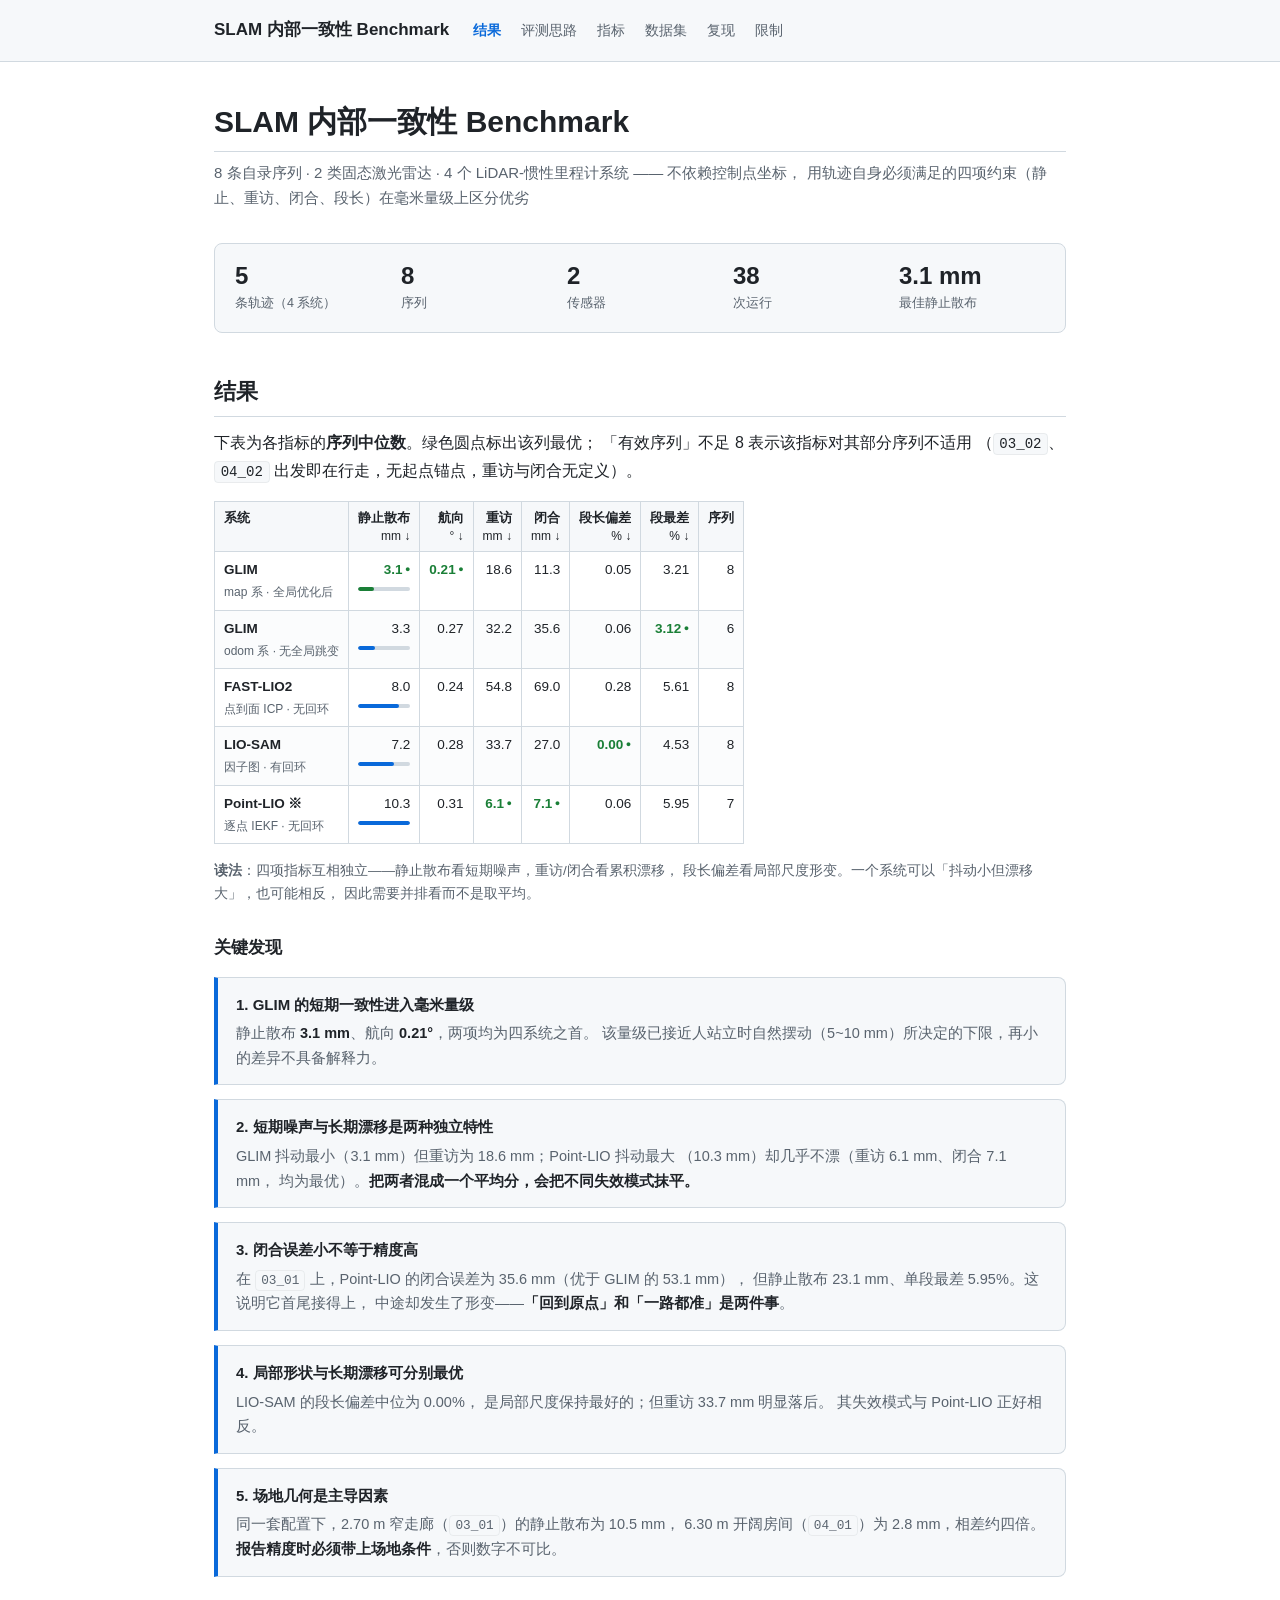
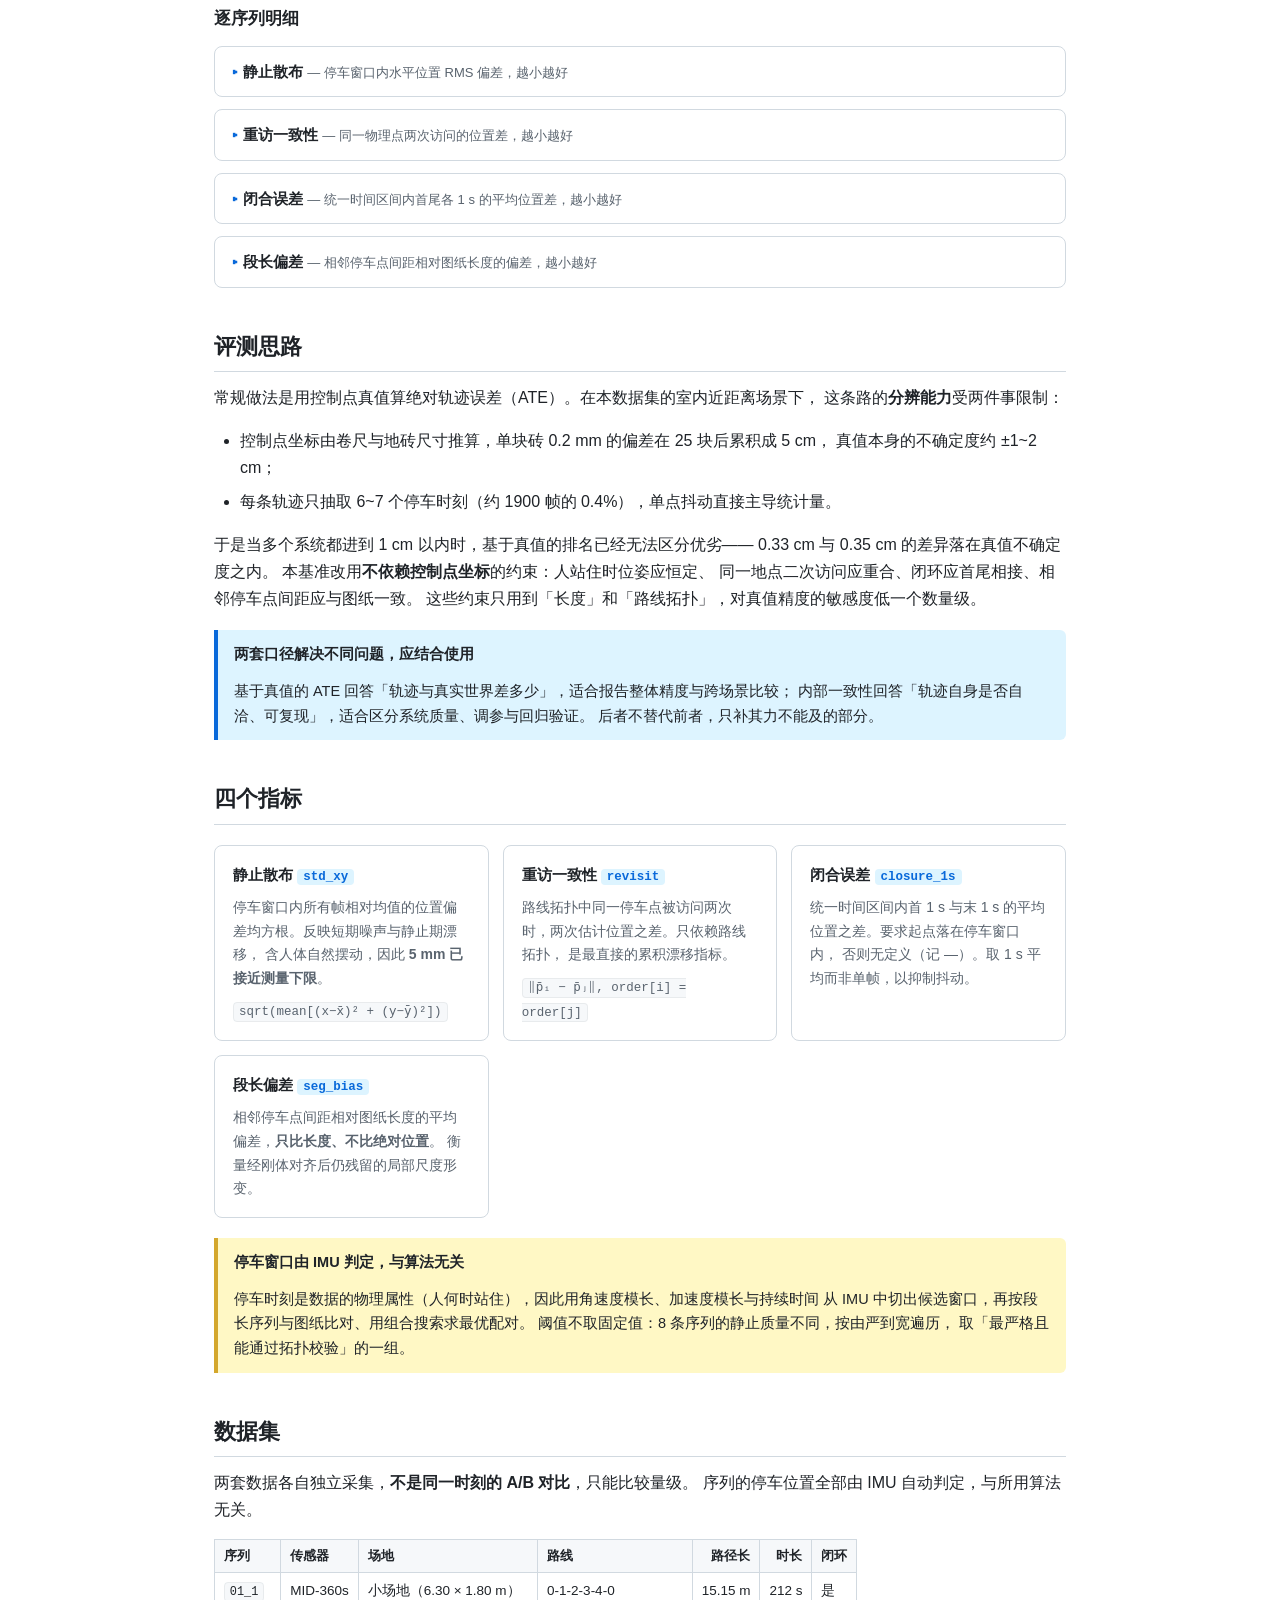
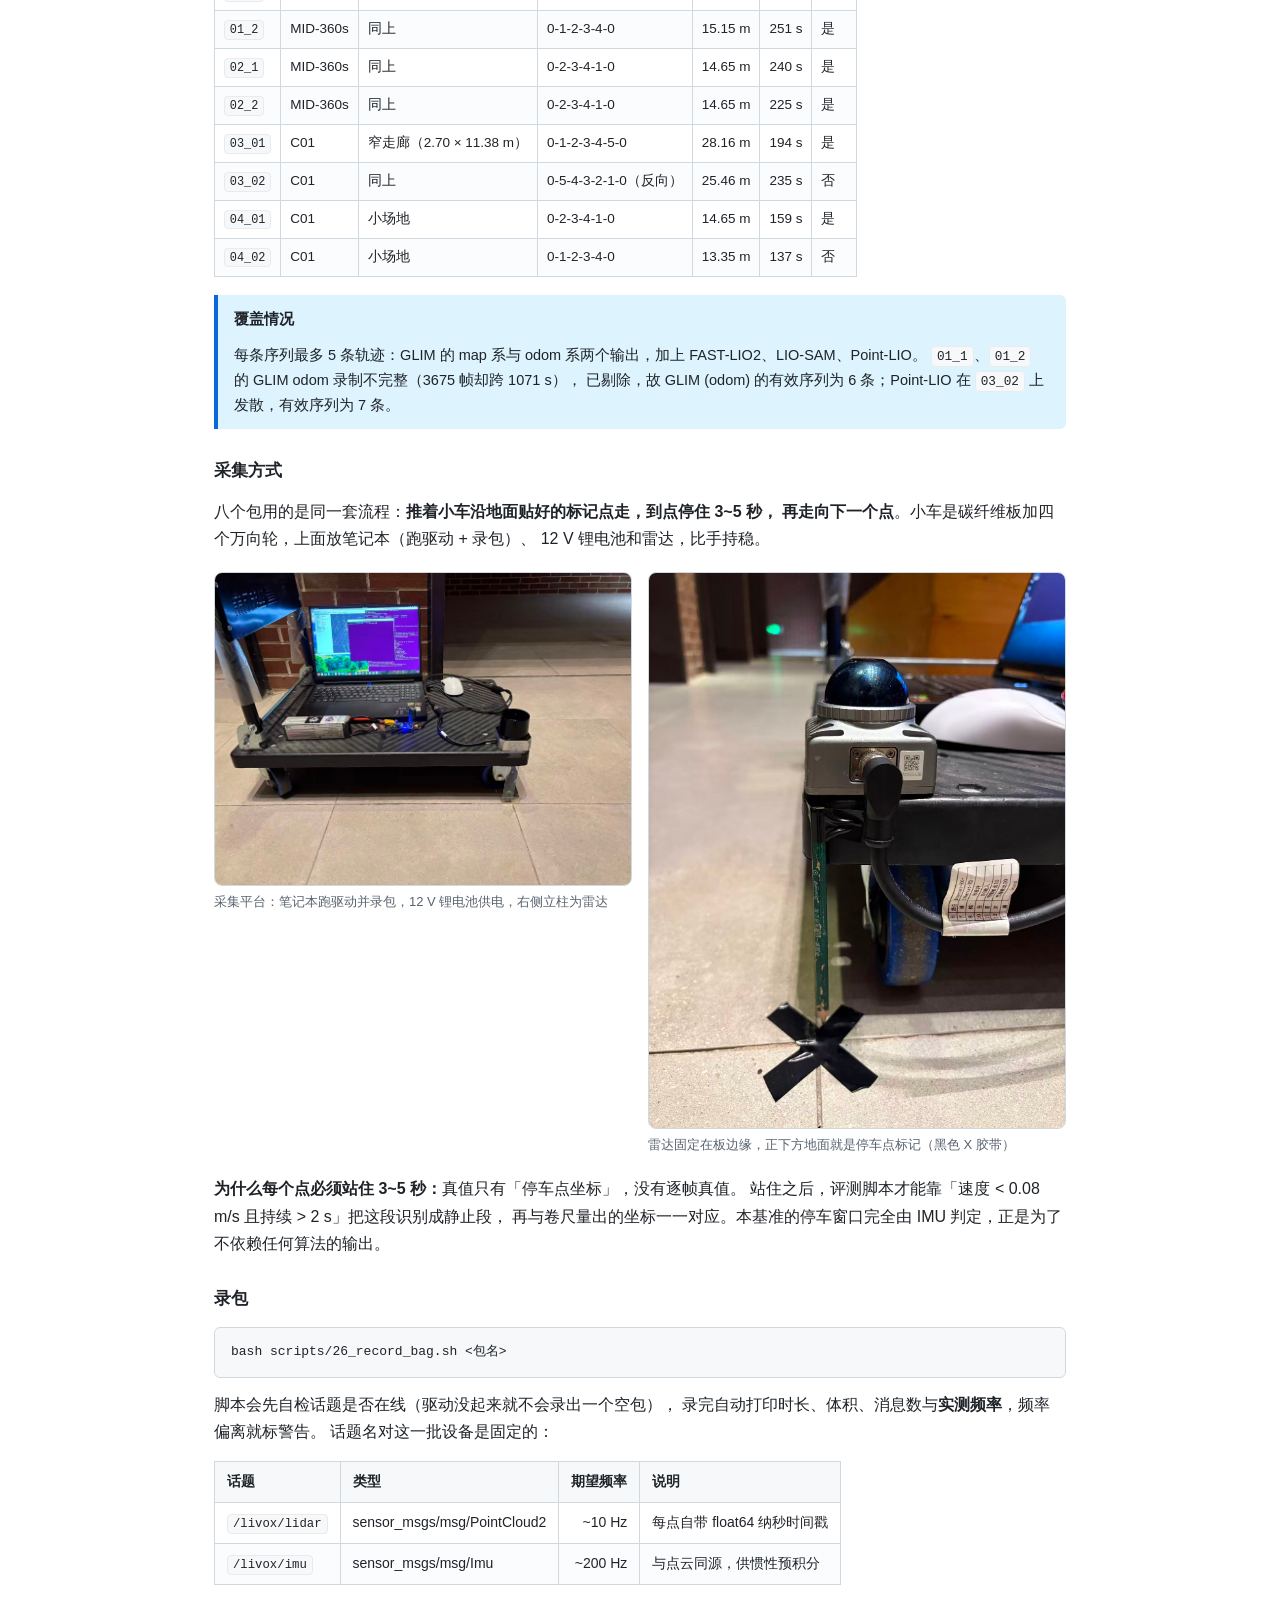
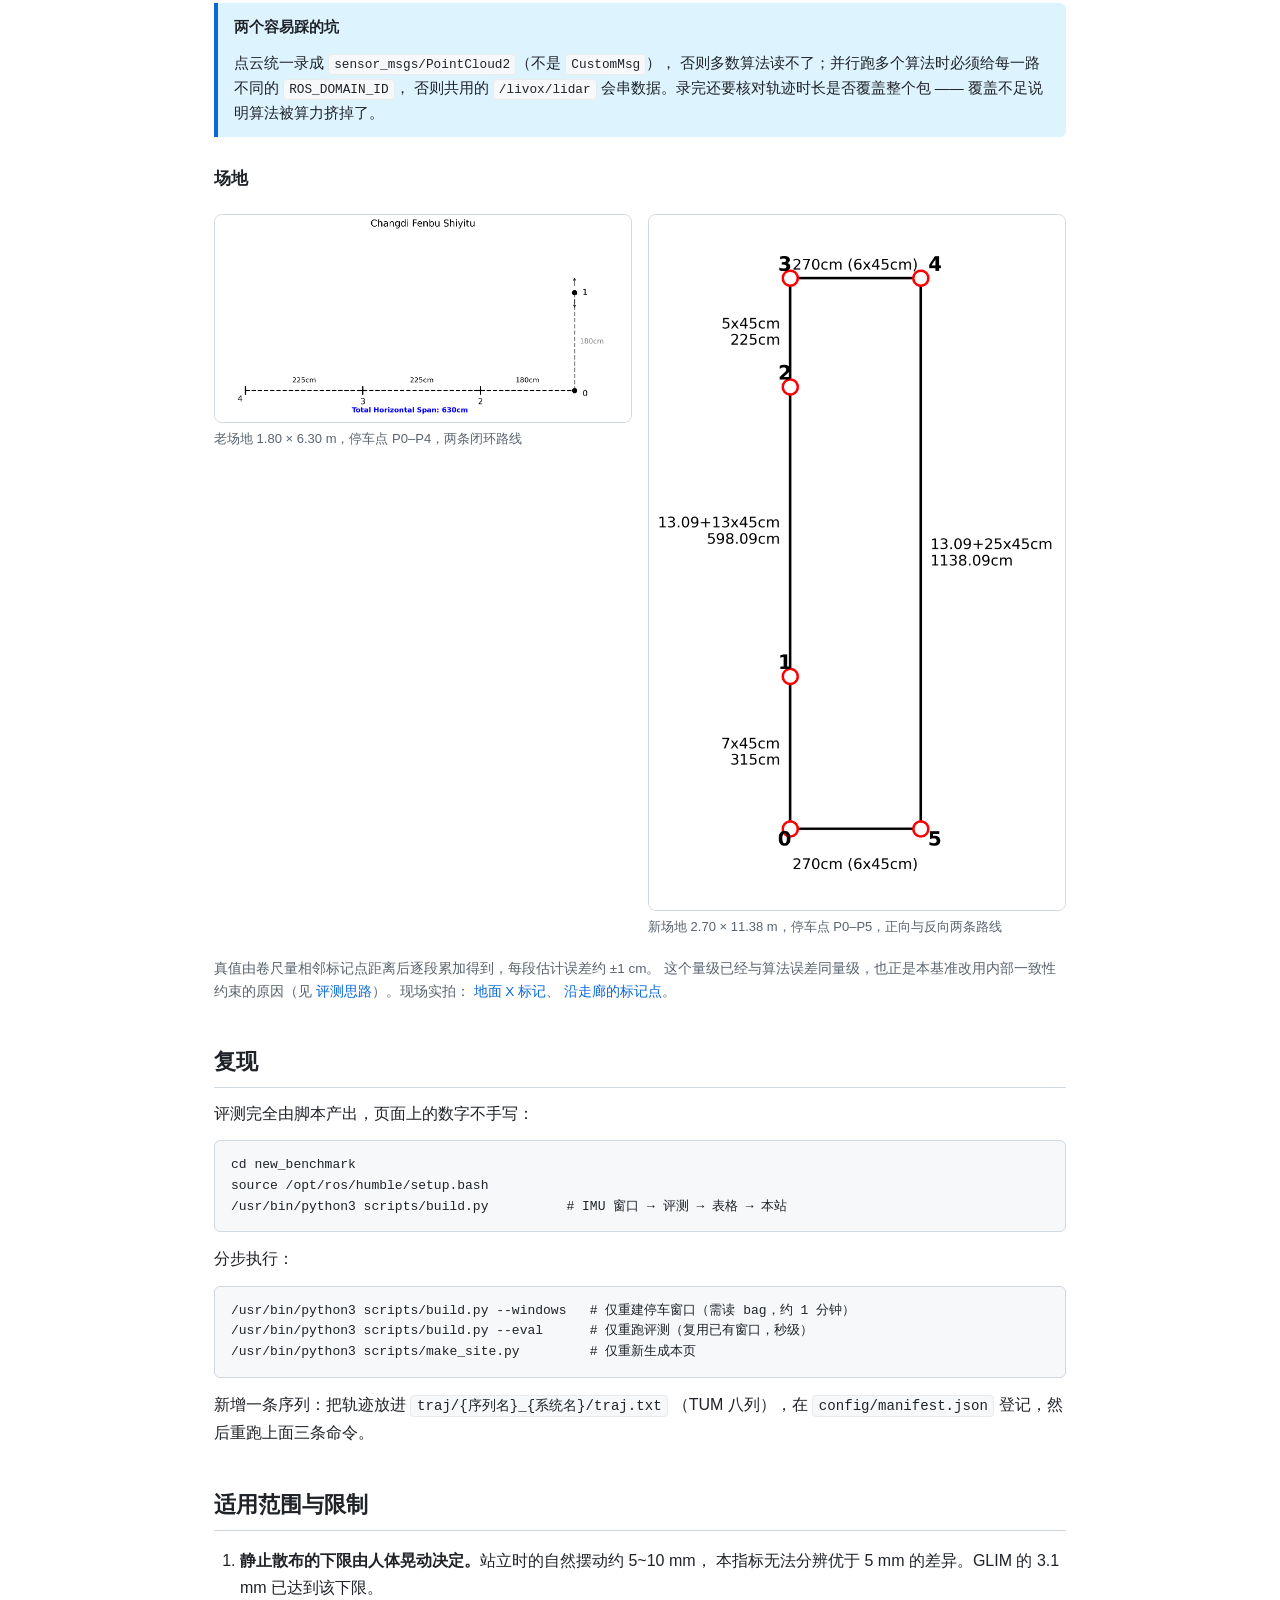
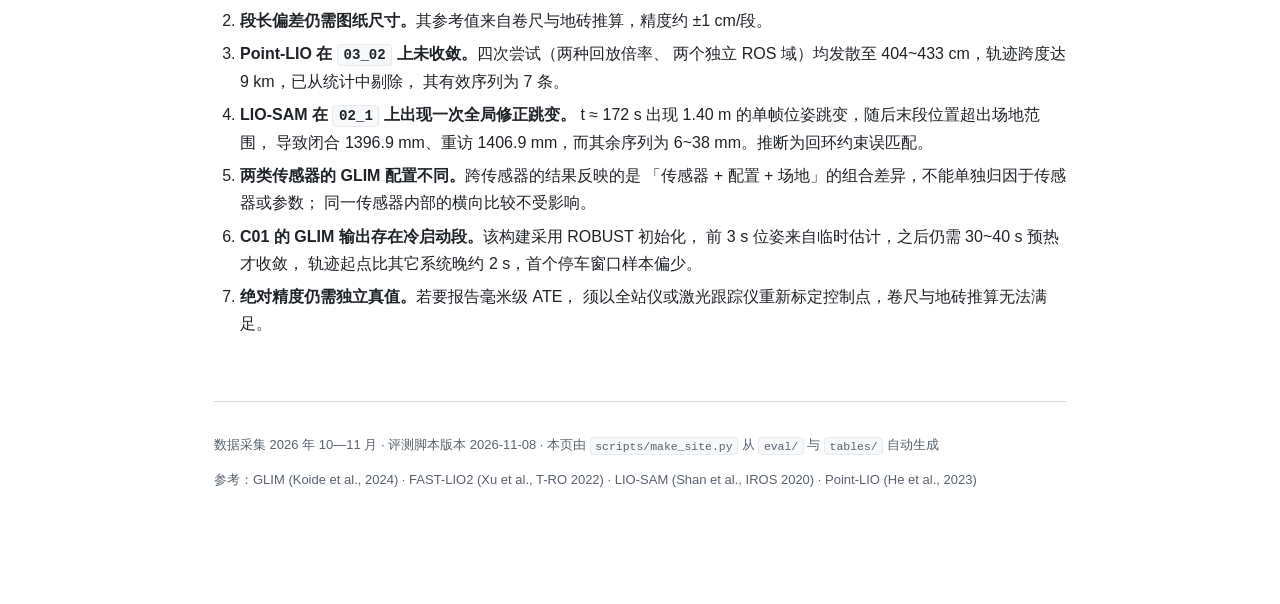
==== site/index.html @ a375142c "新增了网站" ====
<!DOCTYPE html>
<html lang="zh-CN">
<head>
<meta charset="utf-8">
<meta name="viewport" content="width=device-width, initial-scale=1">
<title>SLAM 内部一致性 Benchmark</title>
<meta name="description" content="不依赖控制点坐标，用静止散布、重访一致性、闭合误差、段长偏差四项自洽约束评测 GLIM / FAST-LIO2 / LIO-SAM / Point-LIO">
<link rel="stylesheet" href="assets/site.css">
</head>
<body>

<header class="top">
  <div class="wrap">
    <a class="brand" href="./">SLAM 内部一致性 Benchmark</a>
    <nav>
      <a href="#results" class="active">结果</a>
      <a href="#why">评测思路</a>
      <a href="#metrics">指标</a>
      <a href="#dataset">数据集</a>
      <a href="#repro">复现</a>
      <a href="#limits">限制</a>
    </nav>
  </div>
</header>

<div class="wrap">

<h1>SLAM 内部一致性 Benchmark</h1>
<p class="subtitle">
8 条自录序列 · 2 类固态激光雷达 · 4 个 LiDAR-惯性里程计系统 —— 不依赖控制点坐标，
用轨迹自身必须满足的四项约束（静止、重访、闭合、段长）在毫米量级上区分优劣
</p>

<div class="stats">
  <div><div class="v">5</div><div class="k">条轨迹（4 系统）</div></div>
  <div><div class="v">8</div><div class="k">序列</div></div>
  <div><div class="v">2</div><div class="k">传感器</div></div>
  <div><div class="v">38</div><div class="k">次运行</div></div>
  <div><div class="v">3.1 mm</div><div class="k">最佳静止散布</div></div>
</div>

<h2 id="results">结果</h2>

<p>
下表为各指标的<strong>序列中位数</strong>。绿色圆点标出该列最优；
「有效序列」不足 8 表示该指标对其部分序列不适用
（<code>03_02</code>、<code>04_02</code> 出发即在行走，无起点锚点，重访与闭合无定义）。
</p>

<table class="board">
<thead><tr><th>系统</th>
<th class="num">静止散布<br><span style="font-weight:400;font-size:12px">mm ↓</span></th>
<th class="num">航向<br><span style="font-weight:400;font-size:12px">° ↓</span></th>
<th class="num">重访<br><span style="font-weight:400;font-size:12px">mm ↓</span></th>
<th class="num">闭合<br><span style="font-weight:400;font-size:12px">mm ↓</span></th>
<th class="num">段长偏差<br><span style="font-weight:400;font-size:12px">% ↓</span></th>
<th class="num">段最差<br><span style="font-weight:400;font-size:12px">% ↓</span></th>
<th class="num">序列</th>
</tr></thead><tbody>
<tr><td class="alg">GLIM<small>map 系 · 全局优化后</small></td>
<td class="num"><span class="best">3.1</span><div class="bar bestbar"><i style="width:29.6%"></i></div></td>
<td class="num"><span class="best">0.21</span></td>
<td class="num">18.6</td>
<td class="num">11.3</td>
<td class="num">0.05</td>
<td class="num">3.21</td>
<td class="num">8</td></tr>
<tr><td class="alg">GLIM<small>odom 系 · 无全局跳变</small></td>
<td class="num">3.3<div class="bar"><i style="width:31.9%"></i></div></td>
<td class="num">0.27</td>
<td class="num">32.2</td>
<td class="num">35.6</td>
<td class="num">0.06</td>
<td class="num"><span class="best">3.12</span></td>
<td class="num">6</td></tr>
<tr><td class="alg">FAST-LIO2<small>点到面 ICP · 无回环</small></td>
<td class="num">8.0<div class="bar"><i style="width:77.7%"></i></div></td>
<td class="num">0.24</td>
<td class="num">54.8</td>
<td class="num">69.0</td>
<td class="num">0.28</td>
<td class="num">5.61</td>
<td class="num">8</td></tr>
<tr><td class="alg">LIO-SAM<small>因子图 · 有回环</small></td>
<td class="num">7.2<div class="bar"><i style="width:69.3%"></i></div></td>
<td class="num">0.28</td>
<td class="num">33.7</td>
<td class="num">27.0</td>
<td class="num"><span class="best">0.00</span></td>
<td class="num">4.53</td>
<td class="num">8</td></tr>
<tr><td class="alg">Point-LIO ※<small>逐点 IEKF · 无回环</small></td>
<td class="num">10.3<div class="bar"><i style="width:100.0%"></i></div></td>
<td class="num">0.31</td>
<td class="num"><span class="best">6.1</span></td>
<td class="num"><span class="best">7.1</span></td>
<td class="num">0.06</td>
<td class="num">5.95</td>
<td class="num">7</td></tr>
</tbody></table>

<p style="font-size:13.5px;color:var(--fg-muted)">
<strong>读法</strong>：四项指标互相独立——静止散布看短期噪声，重访/闭合看累积漂移，
段长偏差看局部尺度形变。一个系统可以「抖动小但漂移大」，也可能相反，
因此需要并排看而不是取平均。
</p>

<h3>关键发现</h3>

<div class="takeaway">
  <h4>1. GLIM 的短期一致性进入毫米量级</h4>
  <p>静止散布 <strong>3.1 mm</strong>、航向
  <strong>0.21°</strong>，两项均为四系统之首。
  该量级已接近人站立时自然摆动（5~10 mm）所决定的下限，再小的差异不具备解释力。</p>
</div>

<div class="takeaway">
  <h4>2. 短期噪声与长期漂移是两种独立特性</h4>
  <p>GLIM 抖动最小（3.1 mm）但重访为
  18.6 mm；Point-LIO 抖动最大
  （10.3 mm）却几乎不漂（重访
  6.1 mm、闭合 7.1 mm，
  均为最优）。<strong>把两者混成一个平均分，会把不同失效模式抹平。</strong></p>
</div>

<div class="takeaway">
  <h4>3. 闭合误差小不等于精度高</h4>
  <p>在 <code>03_01</code> 上，Point-LIO 的闭合误差为 35.6 mm（优于 GLIM 的 53.1 mm），
  但静止散布 23.1 mm、单段最差 5.95%。这说明它首尾接得上，
  中途却发生了形变——<strong>「回到原点」和「一路都准」是两件事</strong>。</p>
</div>

<div class="takeaway">
  <h4>4. 局部形状与长期漂移可分别最优</h4>
  <p>LIO-SAM 的段长偏差中位为 0.00%，
  是局部尺度保持最好的；但重访 33.7 mm 明显落后。
  其失效模式与 Point-LIO 正好相反。</p>
</div>

<div class="takeaway">
  <h4>5. 场地几何是主导因素</h4>
  <p>同一套配置下，2.70 m 窄走廊（<code>03_01</code>）的静止散布为 10.5 mm，
  6.30 m 开阔房间（<code>04_01</code>）为 2.8 mm，相差约四倍。
  <strong>报告精度时必须带上场地条件</strong>，否则数字不可比。</p>
</div>

<h3>逐序列明细</h3>

<details>
<summary>静止散布 <small>— 停车窗口内水平位置 RMS 偏差，越小越好</small></summary>
<table class="board">
<thead><tr>
<th class="tight">序列</th>
<th class="tight">传感器</th>
<th class="num">GLIM(odom)</th>
<th class="num">GLIM(map)</th>
<th class="num">FAST-LIO2</th>
<th class="num">LIO-SAM</th>
<th class="num">Point-LIO</th>
</tr></thead><tbody>
<tr>
<td class="tight"><code>01_1</code></td>
<td class="tight">MID-360s</td>
<td class="num"><span class="na">—</span></td>
<td class="num">3.2</td>
<td class="num">6.6</td>
<td class="num">3.7</td>
<td class="num">7.3</td>
</tr>
<tr>
<td class="tight"><code>01_2</code></td>
<td class="tight">MID-360s</td>
<td class="num"><span class="na">—</span></td>
<td class="num">7.6</td>
<td class="num">11.5</td>
<td class="num">8.1</td>
<td class="num">10.3</td>
</tr>
<tr>
<td class="tight"><code>02_1</code></td>
<td class="tight">MID-360s</td>
<td class="num">2.0</td>
<td class="num">1.3</td>
<td class="num">5.3</td>
<td class="num">3.5</td>
<td class="num">6.0</td>
</tr>
<tr>
<td class="tight"><code>02_2</code></td>
<td class="tight">MID-360s</td>
<td class="num">2.1</td>
<td class="num">1.8</td>
<td class="num">6.4</td>
<td class="num">3.1</td>
<td class="num">5.3</td>
</tr>
<tr>
<td class="tight"><code>03_01</code></td>
<td class="tight">C01</td>
<td class="num">5.4</td>
<td class="num">10.5</td>
<td class="num">20.6</td>
<td class="num">12.6</td>
<td class="num">23.1</td>
</tr>
<tr>
<td class="tight"><code>03_02</code></td>
<td class="tight">C01</td>
<td class="num">7.2</td>
<td class="num">5.1</td>
<td class="num">12.8</td>
<td class="num">8.3</td>
<td class="num"><span class="bad">发散</span></td>
</tr>
<tr>
<td class="tight"><code>04_01</code></td>
<td class="tight">C01</td>
<td class="num">3.4</td>
<td class="num">2.8</td>
<td class="num">7.6</td>
<td class="num">7.3</td>
<td class="num">16.8</td>
</tr>
<tr>
<td class="tight"><code>04_02</code></td>
<td class="tight">C01</td>
<td class="num">3.2</td>
<td class="num">2.9</td>
<td class="num">8.4</td>
<td class="num">7.0</td>
<td class="num">18.5</td>
</tr>
</tbody></table>
</details>
<details>
<summary>重访一致性 <small>— 同一物理点两次访问的位置差，越小越好</small></summary>
<table class="board">
<thead><tr>
<th class="tight">序列</th>
<th class="tight">传感器</th>
<th class="num">GLIM(odom)</th>
<th class="num">GLIM(map)</th>
<th class="num">FAST-LIO2</th>
<th class="num">LIO-SAM</th>
<th class="num">Point-LIO</th>
</tr></thead><tbody>
<tr>
<td class="tight"><code>01_1</code></td>
<td class="tight">MID-360s</td>
<td class="num"><span class="na">—</span></td>
<td class="num">26.9</td>
<td class="num">52.9</td>
<td class="num">23.9</td>
<td class="num">24.5</td>
</tr>
<tr>
<td class="tight"><code>01_2</code></td>
<td class="tight">MID-360s</td>
<td class="num"><span class="na">—</span></td>
<td class="num">37.4</td>
<td class="num">52.0</td>
<td class="num">38.0</td>
<td class="num">32.4</td>
</tr>
<tr>
<td class="tight"><code>02_1</code></td>
<td class="tight">MID-360s</td>
<td class="num">7.6</td>
<td class="num">10.2</td>
<td class="num">56.8</td>
<td class="num">1406.9</td>
<td class="num">4.6</td>
</tr>
<tr>
<td class="tight"><code>02_2</code></td>
<td class="tight">MID-360s</td>
<td class="num">2.3</td>
<td class="num">5.5</td>
<td class="num">57.4</td>
<td class="num">23.5</td>
<td class="num">4.4</td>
</tr>
<tr>
<td class="tight"><code>03_01</code></td>
<td class="tight">C01</td>
<td class="num">94.2</td>
<td class="num">42.1</td>
<td class="num">74.1</td>
<td class="num">39.5</td>
<td class="num">6.3</td>
</tr>
<tr>
<td class="tight"><code>03_02</code></td>
<td class="tight">C01</td>
<td class="num"><span class="na">—</span></td>
<td class="num"><span class="na">—</span></td>
<td class="num"><span class="na">—</span></td>
<td class="num"><span class="na">—</span></td>
<td class="num"><span class="na">—</span></td>
</tr>
<tr>
<td class="tight"><code>04_01</code></td>
<td class="tight">C01</td>
<td class="num">56.9</td>
<td class="num">8.3</td>
<td class="num">52.6</td>
<td class="num">29.5</td>
<td class="num">6.0</td>
</tr>
<tr>
<td class="tight"><code>04_02</code></td>
<td class="tight">C01</td>
<td class="num"><span class="na">—</span></td>
<td class="num"><span class="na">—</span></td>
<td class="num"><span class="na">—</span></td>
<td class="num"><span class="na">—</span></td>
<td class="num"><span class="na">—</span></td>
</tr>
</tbody></table>
</details>
<details>
<summary>闭合误差 <small>— 统一时间区间内首尾各 1 s 的平均位置差，越小越好</small></summary>
<table class="board">
<thead><tr>
<th class="tight">序列</th>
<th class="tight">传感器</th>
<th class="num">GLIM(odom)</th>
<th class="num">GLIM(map)</th>
<th class="num">FAST-LIO2</th>
<th class="num">LIO-SAM</th>
<th class="num">Point-LIO</th>
</tr></thead><tbody>
<tr>
<td class="tight"><code>01_1</code></td>
<td class="tight">MID-360s</td>
<td class="num"><span class="na">—</span></td>
<td class="num">14.8</td>
<td class="num">72.6</td>
<td class="num">11.9</td>
<td class="num">7.6</td>
</tr>
<tr>
<td class="tight"><code>01_2</code></td>
<td class="tight">MID-360s</td>
<td class="num"><span class="na">—</span></td>
<td class="num">4.3</td>
<td class="num">70.5</td>
<td class="num">3.2</td>
<td class="num">5.2</td>
</tr>
<tr>
<td class="tight"><code>02_1</code></td>
<td class="tight">MID-360s</td>
<td class="num">15.4</td>
<td class="num">13.7</td>
<td class="num">64.9</td>
<td class="num">1396.9</td>
<td class="num">2.0</td>
</tr>
<tr>
<td class="tight"><code>02_2</code></td>
<td class="tight">MID-360s</td>
<td class="num">7.2</td>
<td class="num">8.9</td>
<td class="num">67.4</td>
<td class="num">22.1</td>
<td class="num">6.5</td>
</tr>
<tr>
<td class="tight"><code>03_01</code></td>
<td class="tight">C01</td>
<td class="num">86.8</td>
<td class="num">53.1</td>
<td class="num">84.7</td>
<td class="num">31.8</td>
<td class="num">35.6</td>
</tr>
<tr>
<td class="tight"><code>03_02</code></td>
<td class="tight">C01</td>
<td class="num"><span class="na">—</span></td>
<td class="num"><span class="na">—</span></td>
<td class="num"><span class="na">—</span></td>
<td class="num"><span class="na">—</span></td>
<td class="num"><span class="na">—</span></td>
</tr>
<tr>
<td class="tight"><code>04_01</code></td>
<td class="tight">C01</td>
<td class="num">55.7</td>
<td class="num">8.1</td>
<td class="num">46.0</td>
<td class="num">36.8</td>
<td class="num">22.2</td>
</tr>
<tr>
<td class="tight"><code>04_02</code></td>
<td class="tight">C01</td>
<td class="num"><span class="na">—</span></td>
<td class="num"><span class="na">—</span></td>
<td class="num"><span class="na">—</span></td>
<td class="num"><span class="na">—</span></td>
<td class="num"><span class="na">—</span></td>
</tr>
</tbody></table>
</details>
<details>
<summary>段长偏差 <small>— 相邻停车点间距相对图纸长度的偏差，越小越好</small></summary>
<table class="board">
<thead><tr>
<th class="tight">序列</th>
<th class="tight">传感器</th>
<th class="num">GLIM(odom)</th>
<th class="num">GLIM(map)</th>
<th class="num">FAST-LIO2</th>
<th class="num">LIO-SAM</th>
<th class="num">Point-LIO</th>
</tr></thead><tbody>
<tr>
<td class="tight"><code>01_1</code></td>
<td class="tight">MID-360s</td>
<td class="num"><span class="na">—</span></td>
<td class="num">−0.17</td>
<td class="num">0.09</td>
<td class="num">−0.15</td>
<td class="num">0.03</td>
</tr>
<tr>
<td class="tight"><code>01_2</code></td>
<td class="tight">MID-360s</td>
<td class="num"><span class="na">—</span></td>
<td class="num">−0.34</td>
<td class="num">0.00</td>
<td class="num">−0.29</td>
<td class="num">−0.17</td>
</tr>
<tr>
<td class="tight"><code>02_1</code></td>
<td class="tight">MID-360s</td>
<td class="num">0.02</td>
<td class="num">0.01</td>
<td class="num">0.34</td>
<td class="num">−0.92</td>
<td class="num">0.17</td>
</tr>
<tr>
<td class="tight"><code>02_2</code></td>
<td class="tight">MID-360s</td>
<td class="num">0.09</td>
<td class="num">0.10</td>
<td class="num">0.22</td>
<td class="num">0.37</td>
<td class="num">0.06</td>
</tr>
<tr>
<td class="tight"><code>03_01</code></td>
<td class="tight">C01</td>
<td class="num">−0.84</td>
<td class="num">−0.86</td>
<td class="num">−1.62</td>
<td class="num">−0.88</td>
<td class="num">−1.53</td>
</tr>
<tr>
<td class="tight"><code>03_02</code></td>
<td class="tight">C01</td>
<td class="num">0.42</td>
<td class="num">0.42</td>
<td class="num">0.56</td>
<td class="num">0.34</td>
<td class="num"><span class="bad">发散</span></td>
</tr>
<tr>
<td class="tight"><code>04_01</code></td>
<td class="tight">C01</td>
<td class="num">0.57</td>
<td class="num">0.15</td>
<td class="num">0.71</td>
<td class="num">0.27</td>
<td class="num">0.38</td>
</tr>
<tr>
<td class="tight"><code>04_02</code></td>
<td class="tight">C01</td>
<td class="num">−0.10</td>
<td class="num">0.17</td>
<td class="num">0.35</td>
<td class="num">0.15</td>
<td class="num">0.21</td>
</tr>
</tbody></table>
</details>

<h2 id="why">评测思路</h2>

<p>
常规做法是用控制点真值算绝对轨迹误差（ATE）。在本数据集的室内近距离场景下，
这条路的<strong>分辨能力</strong>受两件事限制：
</p>

<ul>
  <li>控制点坐标由卷尺与地砖尺寸推算，单块砖 0.2 mm 的偏差在 25 块后累积成 5 cm，
  真值本身的不确定度约 ±1~2 cm；</li>
  <li>每条轨迹只抽取 6~7 个停车时刻（约 1900 帧的 0.4%），单点抖动直接主导统计量。</li>
</ul>

<p>
于是当多个系统都进到 1 cm 以内时，基于真值的排名已经无法区分优劣——
0.33 cm 与 0.35 cm 的差异落在真值不确定度之内。
本基准改用<strong>不依赖控制点坐标</strong>的约束：人站住时位姿应恒定、
同一地点二次访问应重合、闭环应首尾相接、相邻停车点间距应与图纸一致。
这些约束只用到「长度」和「路线拓扑」，对真值精度的敏感度低一个数量级。
</p>

<div class="note">
<p><strong>两套口径解决不同问题，应结合使用</strong></p>
<p>基于真值的 ATE 回答「轨迹与真实世界差多少」，适合报告整体精度与跨场景比较；
内部一致性回答「轨迹自身是否自洽、可复现」，适合区分系统质量、调参与回归验证。
后者不替代前者，只补其力不能及的部分。</p>
</div>

<h2 id="metrics">四个指标</h2>

<div class="metrics">

<div class="metric">
  <h4>静止散布 <span class="sym">std_xy</span></h4>
  <p>停车窗口内所有帧相对均值的位置偏差均方根。反映短期噪声与静止期漂移，
  含人体自然摆动，因此 <strong>5 mm 已接近测量下限</strong>。</p>
  <p><code>sqrt(mean[(x−x̄)² + (y−ȳ)²])</code></p>
</div>

<div class="metric">
  <h4>重访一致性 <span class="sym">revisit</span></h4>
  <p>路线拓扑中同一停车点被访问两次时，两次估计位置之差。只依赖路线拓扑，
  是最直接的累积漂移指标。</p>
  <p><code>‖p̄ᵢ − p̄ⱼ‖,  order[i] = order[j]</code></p>
</div>

<div class="metric">
  <h4>闭合误差 <span class="sym">closure_1s</span></h4>
  <p>统一时间区间内首 1 s 与末 1 s 的平均位置之差。要求起点落在停车窗口内，
  否则无定义（记 —）。取 1 s 平均而非单帧，以抑制抖动。</p>
</div>

<div class="metric">
  <h4>段长偏差 <span class="sym">seg_bias</span></h4>
  <p>相邻停车点间距相对图纸长度的平均偏差，<strong>只比长度、不比绝对位置</strong>。
  衡量经刚体对齐后仍残留的局部尺度形变。</p>
</div>

</div>

<div class="warn">
<p><strong>停车窗口由 IMU 判定，与算法无关</strong></p>
<p>停车时刻是数据的物理属性（人何时站住），因此用角速度模长、加速度模长与持续时间
从 IMU 中切出候选窗口，再按段长序列与图纸比对、用组合搜索求最优配对。
阈值不取固定值：8 条序列的静止质量不同，按由严到宽遍历，
取「最严格且能通过拓扑校验」的一组。</p>
</div>

<h2 id="dataset">数据集</h2>

<p>
两套数据各自独立采集，<strong>不是同一时刻的 A/B 对比</strong>，只能比较量级。
序列的停车位置全部由 IMU 自动判定，与所用算法无关。
</p>

<table class="board">
<thead><tr>
<th class="tight">序列</th>
<th class="tight">传感器</th>
<th>场地</th>
<th>路线</th>
<th class="num">路径长</th>
<th class="num">时长</th>
<th>闭环</th>
</tr></thead><tbody>
<tr>
<td class="tight"><code>01_1</code></td>
<td class="tight">MID-360s</td>
<td>小场地（6.30 × 1.80 m）</td>
<td>0-1-2-3-4-0</td>
<td class="num">15.15 m</td>
<td class="num">212 s</td>
<td>是</td>
</tr>
<tr>
<td class="tight"><code>01_2</code></td>
<td class="tight">MID-360s</td>
<td>同上</td>
<td>0-1-2-3-4-0</td>
<td class="num">15.15 m</td>
<td class="num">251 s</td>
<td>是</td>
</tr>
<tr>
<td class="tight"><code>02_1</code></td>
<td class="tight">MID-360s</td>
<td>同上</td>
<td>0-2-3-4-1-0</td>
<td class="num">14.65 m</td>
<td class="num">240 s</td>
<td>是</td>
</tr>
<tr>
<td class="tight"><code>02_2</code></td>
<td class="tight">MID-360s</td>
<td>同上</td>
<td>0-2-3-4-1-0</td>
<td class="num">14.65 m</td>
<td class="num">225 s</td>
<td>是</td>
</tr>
<tr>
<td class="tight"><code>03_01</code></td>
<td class="tight">C01</td>
<td>窄走廊（2.70 × 11.38 m）</td>
<td>0-1-2-3-4-5-0</td>
<td class="num">28.16 m</td>
<td class="num">194 s</td>
<td>是</td>
</tr>
<tr>
<td class="tight"><code>03_02</code></td>
<td class="tight">C01</td>
<td>同上</td>
<td>0-5-4-3-2-1-0（反向）</td>
<td class="num">25.46 m</td>
<td class="num">235 s</td>
<td>否</td>
</tr>
<tr>
<td class="tight"><code>04_01</code></td>
<td class="tight">C01</td>
<td>小场地</td>
<td>0-2-3-4-1-0</td>
<td class="num">14.65 m</td>
<td class="num">159 s</td>
<td>是</td>
</tr>
<tr>
<td class="tight"><code>04_02</code></td>
<td class="tight">C01</td>
<td>小场地</td>
<td>0-1-2-3-4-0</td>
<td class="num">13.35 m</td>
<td class="num">137 s</td>
<td>否</td>
</tr>
</tbody></table>

<div class="note">
<p><strong>覆盖情况</strong></p>
<p>每条序列最多 5 条轨迹：GLIM 的 map 系与 odom 系两个输出，加上 FAST-LIO2、LIO-SAM、Point-LIO。
<code>01_1</code>、<code>01_2</code> 的 GLIM odom 录制不完整（3675 帧却跨 1071 s），
已剔除，故 GLIM (odom) 的有效序列为 6 条；Point-LIO 在 <code>03_02</code> 上发散，有效序列为 7 条。</p>
</div>

<h3>采集方式</h3>

<p>
八个包用的是同一套流程：<strong>推着小车沿地面贴好的标记点走，到点停住 3~5 秒，
再走向下一个点</strong>。小车是碳纤维板加四个万向轮，上面放笔记本（跑驱动 + 录包）、
12 V 锂电池和雷达，比手持稳。
</p>

<div class="figs">
  <figure>
    <img src="assets/img/car_lidar.jpg" alt="采集平台：小车、笔记本、电池与雷达">
    <figcaption>采集平台：笔记本跑驱动并录包，12 V 锂电池供电，右侧立柱为雷达</figcaption>
  </figure>
  <figure>
    <img src="assets/img/car_lidar2.jpg" alt="雷达安装细节与地面停车点标记">
    <figcaption>雷达固定在板边缘，正下方地面就是停车点标记（黑色 X 胶带）</figcaption>
  </figure>
</div>

<p>
<strong>为什么每个点必须站住 3~5 秒：</strong>真值只有「停车点坐标」，没有逐帧真值。
站住之后，评测脚本才能靠「速度 &lt; 0.08 m/s 且持续 &gt; 2 s」把这段识别成静止段，
再与卷尺量出的坐标一一对应。本基准的停车窗口完全由 IMU 判定，正是为了不依赖任何算法的输出。
</p>

<h3>录包</h3>

<pre><code>bash scripts/26_record_bag.sh &lt;包名&gt;</code></pre>

<p>
脚本会先自检话题是否在线（驱动没起来就不会录出一个空包），
录完自动打印时长、体积、消息数与<strong>实测频率</strong>，频率偏离就标警告。
话题名对这一批设备是固定的：
</p>

<table>
<thead><tr><th>话题</th><th>类型</th><th class="num">期望频率</th><th>说明</th></tr></thead>
<tbody>
<tr><td class="tight"><code>/livox/lidar</code></td><td class="tight">sensor_msgs/msg/PointCloud2</td>
    <td class="num">~10 Hz</td><td>每点自带 float64 纳秒时间戳</td></tr>
<tr><td class="tight"><code>/livox/imu</code></td><td class="tight">sensor_msgs/msg/Imu</td>
    <td class="num">~200 Hz</td><td>与点云同源，供惯性预积分</td></tr>
</tbody>
</table>

<div class="note">
<p><strong>两个容易踩的坑</strong></p>
<p>点云统一录成 <code>sensor_msgs/PointCloud2</code>（不是 <code>CustomMsg</code>），
否则多数算法读不了；并行跑多个算法时必须给每一路不同的 <code>ROS_DOMAIN_ID</code>，
否则共用的 <code>/livox/lidar</code> 会串数据。录完还要核对轨迹时长是否覆盖整个包 ——
覆盖不足说明算法被算力挤掉了。</p>
</div>

<h3>场地</h3>

<div class="figs">
  <figure>
    <img src="assets/img/site_layout.png" alt="老场地布局：1.80 × 6.30 m">
    <figcaption>老场地 1.80 × 6.30 m，停车点 P0–P4，两条闭环路线</figcaption>
  </figure>
  <figure>
    <img src="assets/img/clean_path_plot.png" alt="新场地布局：2.70 × 11.38 m">
    <figcaption>新场地 2.70 × 11.38 m，停车点 P0–P5，正向与反向两条路线</figcaption>
  </figure>
</div>

<p style="font-size:13.5px;color:var(--fg-muted)">
真值由卷尺量相邻标记点距离后逐段累加得到，每段估计误差约 ±1 cm。
这个量级已经与算法误差同量级，也正是本基准改用内部一致性约束的原因（见
<a href="#why">评测思路</a>）。现场实拍：
<a href="assets/img/site.jpg">地面 X 标记</a>、
<a href="assets/img/site2.jpg">沿走廊的标记点</a>。
</p>

<h2 id="repro">复现</h2>

<p>评测完全由脚本产出，页面上的数字不手写：</p>

<pre><code>cd new_benchmark
source /opt/ros/humble/setup.bash
/usr/bin/python3 scripts/build.py          # IMU 窗口 → 评测 → 表格 → 本站
</code></pre>

<p>分步执行：</p>

<pre><code>/usr/bin/python3 scripts/build.py --windows   # 仅重建停车窗口（需读 bag，约 1 分钟）
/usr/bin/python3 scripts/build.py --eval      # 仅重跑评测（复用已有窗口，秒级）
/usr/bin/python3 scripts/make_site.py         # 仅重新生成本页
</code></pre>

<p>新增一条序列：把轨迹放进 <code>traj/{序列名}_{系统名}/traj.txt</code>
（TUM 八列），在 <code>config/manifest.json</code> 登记，然后重跑上面三条命令。</p>

<h2 id="limits">适用范围与限制</h2>

<ol>
  <li><strong>静止散布的下限由人体晃动决定。</strong>站立时的自然摆动约 5~10 mm，
  本指标无法分辨优于 5 mm 的差异。GLIM 的 3.1 mm 已达到该下限。</li>

  <li><strong>段长偏差仍需图纸尺寸。</strong>其参考值来自卷尺与地砖推算，精度约 ±1 cm/段。</li>

  <li><strong>Point-LIO 在 <code>03_02</code> 上未收敛。</strong>四次尝试（两种回放倍率、
  两个独立 ROS 域）均发散至 404~433 cm，轨迹跨度达 9 km，已从统计中剔除，
  其有效序列为 7 条。</li>

  <li><strong>LIO-SAM 在 <code>02_1</code> 上出现一次全局修正跳变。</strong>
  t ≈ 172 s 出现 1.40 m 的单帧位姿跳变，随后末段位置超出场地范围，
  导致闭合 1396.9 mm、重访 1406.9 mm，而其余序列为 6~38 mm。推断为回环约束误匹配。</li>

  <li><strong>两类传感器的 GLIM 配置不同。</strong>跨传感器的结果反映的是
  「传感器 + 配置 + 场地」的组合差异，不能单独归因于传感器或参数；
  同一传感器内部的横向比较不受影响。</li>

  <li><strong>C01 的 GLIM 输出存在冷启动段。</strong>该构建采用 ROBUST 初始化，
  前 3 s 位姿来自临时估计，之后仍需 30~40 s 预热才收敛，
  轨迹起点比其它系统晚约 2 s，首个停车窗口样本偏少。</li>

  <li><strong>绝对精度仍需独立真值。</strong>若要报告毫米级 ATE，
  须以全站仪或激光跟踪仪重新标定控制点，卷尺与地砖推算无法满足。</li>
</ol>

<footer class="bottom">
  <p>
    数据采集 2026 年 10—11 月 · 评测脚本版本 2026-11-08 ·
    本页由 <code>scripts/make_site.py</code> 从 <code>eval/</code> 与 <code>tables/</code> 自动生成
  </p>
  <p>
    参考：GLIM (Koide et al., 2024) · FAST-LIO2 (Xu et al., T-RO 2022) ·
    LIO-SAM (Shan et al., IROS 2020) · Point-LIO (He et al., 2023)
  </p>
</footer>

</div>
</body>
</html>
---- site/assets/site.css ----
/* 极简文档站样式，参考 mkdocs-material 的排版 */

:root {
  --fg: #1f2328;
  --fg-muted: #59636e;
  --bg: #ffffff;
  --bg-soft: #f6f8fa;
  --border: #d1d9e0;
  --accent: #0969da;
  --accent-soft: #ddf4ff;
  --warn-bg: #fff8c5;
  --warn-border: #d4a72c;
  --code-bg: #f6f8fa;
}

* { box-sizing: border-box; }

body {
  margin: 0;
  font-family: -apple-system, BlinkMacSystemFont, "Segoe UI", "Noto Sans SC",
               "PingFang SC", "Microsoft YaHei", Helvetica, Arial, sans-serif;
  font-size: 16px;
  line-height: 1.7;
  color: var(--fg);
  background: var(--bg);
}

.wrap {
  max-width: 900px;
  margin: 0 auto;
  padding: 0 24px 96px;
}

/* ── 顶栏 ── */
header.top {
  border-bottom: 1px solid var(--border);
  background: var(--bg-soft);
  margin-bottom: 40px;
}
header.top .wrap {
  padding-top: 16px;
  padding-bottom: 16px;
  display: flex;
  align-items: baseline;
  gap: 24px;
  flex-wrap: wrap;
}
header.top a.brand {
  font-weight: 700;
  font-size: 17px;
  color: var(--fg);
  text-decoration: none;
}
header.top nav { display: flex; gap: 20px; flex-wrap: wrap; }
header.top nav a {
  color: var(--fg-muted);
  text-decoration: none;
  font-size: 14px;
}
header.top nav a:hover { color: var(--accent); }
header.top nav a.active { color: var(--accent); font-weight: 600; }

/* ── 标题 ── */
h1 {
  font-size: 30px;
  font-weight: 700;
  line-height: 1.3;
  margin: 0 0 8px;
  padding-bottom: 10px;
  border-bottom: 1px solid var(--border);
}
h2 {
  font-size: 22px;
  font-weight: 650;
  margin: 40px 0 12px;
  padding-bottom: 6px;
  border-bottom: 1px solid var(--border);
}
h3 {
  font-size: 17px;
  font-weight: 650;
  margin: 28px 0 10px;
}
.subtitle {
  color: var(--fg-muted);
  font-size: 15px;
  margin: 0 0 32px;
}

/* ── 文字 ── */
p { margin: 12px 0; }
a { color: var(--accent); text-decoration: none; }
a:hover { text-decoration: underline; }
ul, ol { padding-left: 26px; }
li { margin: 6px 0; }
li > ul, li > ol { margin: 4px 0; }

code {
  font-family: ui-monospace, SFMono-Regular, "SF Mono", Menlo, Consolas,
               "Liberation Mono", monospace;
  font-size: 0.88em;
  background: var(--code-bg);
  padding: 0.15em 0.4em;
  border-radius: 4px;
  border: 1px solid rgba(31, 35, 40, 0.06);
}
pre {
  background: var(--code-bg);
  border: 1px solid var(--border);
  border-radius: 6px;
  padding: 14px 16px;
  overflow-x: auto;
  font-size: 13px;
  line-height: 1.6;
}
pre code {
  background: none;
  border: none;
  padding: 0;
  font-size: inherit;
}

/* ── 表格 ── */
table {
  border-collapse: collapse;
  width: 100%;
  margin: 16px 0;
  font-size: 14px;
  display: block;
  overflow-x: auto;
}
th, td {
  border: 1px solid var(--border);
  padding: 8px 12px;
  text-align: left;
  vertical-align: top;
}
th {
  background: var(--bg-soft);
  font-weight: 650;
  white-space: nowrap;
}
tbody tr:nth-child(even) { background: #fbfcfd; }
td.num { text-align: right; font-variant-numeric: tabular-nums; }

/* ── 提示块 ── */
.note, .tip, .warn {
  border-left: 4px solid var(--accent);
  background: var(--accent-soft);
  padding: 12px 16px;
  margin: 18px 0;
  border-radius: 0 6px 6px 0;
  font-size: 14.5px;
}
.warn {
  border-left-color: var(--warn-border);
  background: var(--warn-bg);
}
.note p:first-child, .tip p:first-child, .warn p:first-child { margin-top: 0; }
.note p:last-child, .tip p:last-child, .warn p:last-child { margin-bottom: 0; }
.note strong:first-child, .warn strong:first-child { display: block; margin-bottom: 4px; }

/* ── 首页卡片 ── */
.cards {
  display: grid;
  grid-template-columns: repeat(auto-fit, minmax(260px, 1fr));
  gap: 16px;
  margin: 24px 0;
}
.card {
  border: 1px solid var(--border);
  border-radius: 8px;
  padding: 18px 20px;
  text-decoration: none;
  color: inherit;
  display: block;
  transition: border-color 0.12s, box-shadow 0.12s;
}
.card:hover {
  border-color: var(--accent);
  box-shadow: 0 2px 8px rgba(9, 105, 218, 0.08);
  text-decoration: none;
}
.card h3 {
  margin: 0 0 6px;
  font-size: 16px;
  color: var(--accent);
}
.card p {
  margin: 0;
  font-size: 14px;
  color: var(--fg-muted);
  line-height: 1.6;
}

/* ── 指标条 ── */
.stats {
  display: grid;
  grid-template-columns: repeat(auto-fit, minmax(120px, 1fr));
  gap: 20px;
  margin: 20px 0 28px;
  padding: 18px 20px;
  background: var(--bg-soft);
  border: 1px solid var(--border);
  border-radius: 8px;
}
.stats div { min-width: 0; }
.stats .v {
  font-size: 24px;
  font-weight: 700;
  line-height: 1.2;
  font-variant-numeric: tabular-nums;
}
.stats .k {
  font-size: 12.5px;
  color: var(--fg-muted);
  margin-top: 2px;
}

/* ── 页脚 ── */
footer.bottom {
  margin-top: 64px;
  padding-top: 20px;
  border-top: 1px solid var(--border);
  font-size: 13px;
  color: var(--fg-muted);
}
footer.bottom a { color: var(--fg-muted); text-decoration: underline; }

@media (max-width: 600px) {
  .wrap { padding: 0 16px 64px; }
  h1 { font-size: 24px; }
  h2 { font-size: 19px; }
  .stats { gap: 20px; }
  header.top .wrap { gap: 12px; }
}

/* ══════════════════════════════════════════════════════════
   排行榜专用（benchmark 首页）
   ══════════════════════════════════════════════════════════ */

/* 榜单：表头吸顶，数值列右对齐等宽 */
table.board { font-size: 13.5px; }
table.board thead th { position: sticky; top: 0; z-index: 1; }
table.board th, table.board td { padding: 7px 9px; }
table.board th { font-size: 13px; line-height: 1.35; }
table.board td.alg { white-space: nowrap; font-weight: 650; }
table.board td.alg small {
  display: block;
  font-weight: 400;
  color: var(--fg-muted);
  font-size: 12px;
}
table.board td.num, table.board th.num { text-align: right; font-variant-numeric: tabular-nums; white-space: nowrap; }
table.board .best {
  color: #1a7f37;
  font-weight: 700;
}
table.board .best::after {
  content: " ●";
  font-size: 9px;
  vertical-align: 2px;
}
table.board .bad { color: #9a6700; }
table.board .na { color: var(--fg-muted); }

/* 迷你条形：让差距一眼可见 */
.bar {
  height: 4px;
  border-radius: 2px;
  background: var(--border);
  margin-top: 5px;
  overflow: hidden;
}
.bar > i {
  display: block;
  height: 100%;
  border-radius: 2px;
  background: var(--accent);
}
.bar.bestbar > i { background: #1a7f37; }

/* 结论块 */
.takeaway {
  border: 1px solid var(--border);
  border-left: 4px solid var(--accent);
  border-radius: 0 8px 8px 0;
  background: var(--bg-soft);
  padding: 14px 18px;
  margin: 14px 0;
}
.takeaway h4 {
  margin: 0 0 4px;
  font-size: 15px;
  font-weight: 650;
}
.takeaway p { margin: 0; font-size: 14.5px; color: var(--fg-muted); }
.takeaway p strong { color: var(--fg); }

/* 折叠的逐序列明细 */
details {
  border: 1px solid var(--border);
  border-radius: 8px;
  padding: 0 16px;
  margin: 12px 0;
  background: var(--bg);
}
details[open] { padding-bottom: 12px; }
details > summary {
  cursor: pointer;
  padding: 12px 0;
  font-weight: 650;
  font-size: 15px;
  list-style: none;
}
details > summary::-webkit-details-marker { display: none; }
details > summary::before {
  content: "▸ ";
  color: var(--accent);
}
details[open] > summary::before { content: "▾ "; }
details > summary small {
  font-weight: 400;
  color: var(--fg-muted);
  font-size: 13px;
}

/* 指标卡 */
.metrics {
  display: grid;
  grid-template-columns: repeat(auto-fit, minmax(240px, 1fr));
  gap: 14px;
  margin: 20px 0;
}
.metric {
  border: 1px solid var(--border);
  border-radius: 8px;
  padding: 16px 18px;
}
.metric h4 { margin: 0 0 6px; font-size: 15px; }
.metric .sym {
  font-family: ui-monospace, SFMono-Regular, Menlo, Consolas, monospace;
  font-size: 12.5px;
  color: var(--accent);
  background: var(--accent-soft);
  padding: 1px 6px;
  border-radius: 4px;
}
.metric p { margin: 8px 0 0; font-size: 14px; color: var(--fg-muted); }
.metric code { font-size: 12.5px; }

td.tight { white-space: nowrap; }

/* 窄屏：隐藏系统副标，保证榜单不挤成一团 */
@media (max-width: 620px) {
  table.board td.alg small { display: none; }
  table.board { font-size: 12.5px; }
  table.board th, table.board td { padding: 6px 6px; }
}

/* 首列与数值列不折行（场地、路线等长文本仍可换行） */
td.tight, th.tight { white-space: nowrap; }

/* ── 图组 ── */
.figs {
  display: grid;
  grid-template-columns: repeat(auto-fit, minmax(260px, 1fr));
  gap: 16px;
  margin: 20px 0;
}
.figs figure { margin: 0; }
.figs img {
  width: 100%;
  border: 1px solid var(--border);
  border-radius: 8px;
  display: block;
  background: var(--bg-soft);
}
.figs figcaption {
  margin-top: 6px;
  font-size: 13px;
  color: var(--fg-muted);
  line-height: 1.55;
}
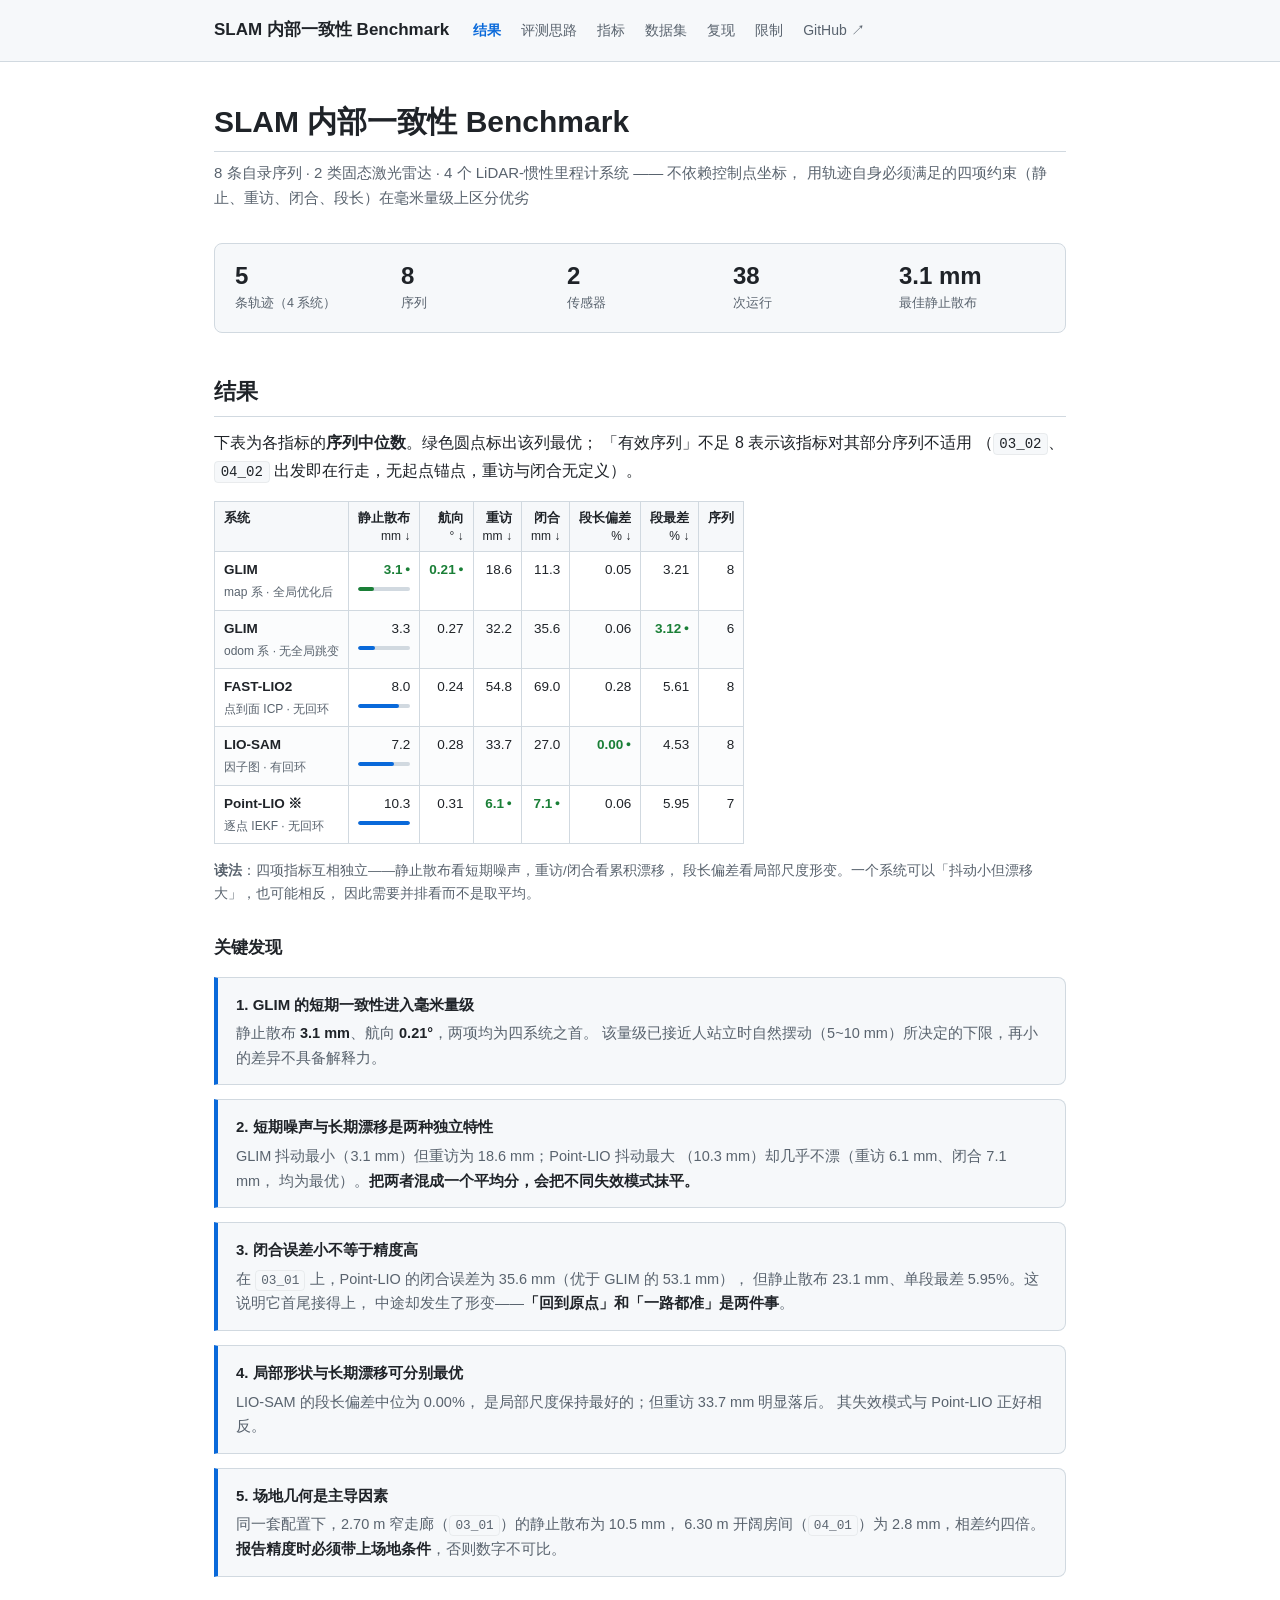
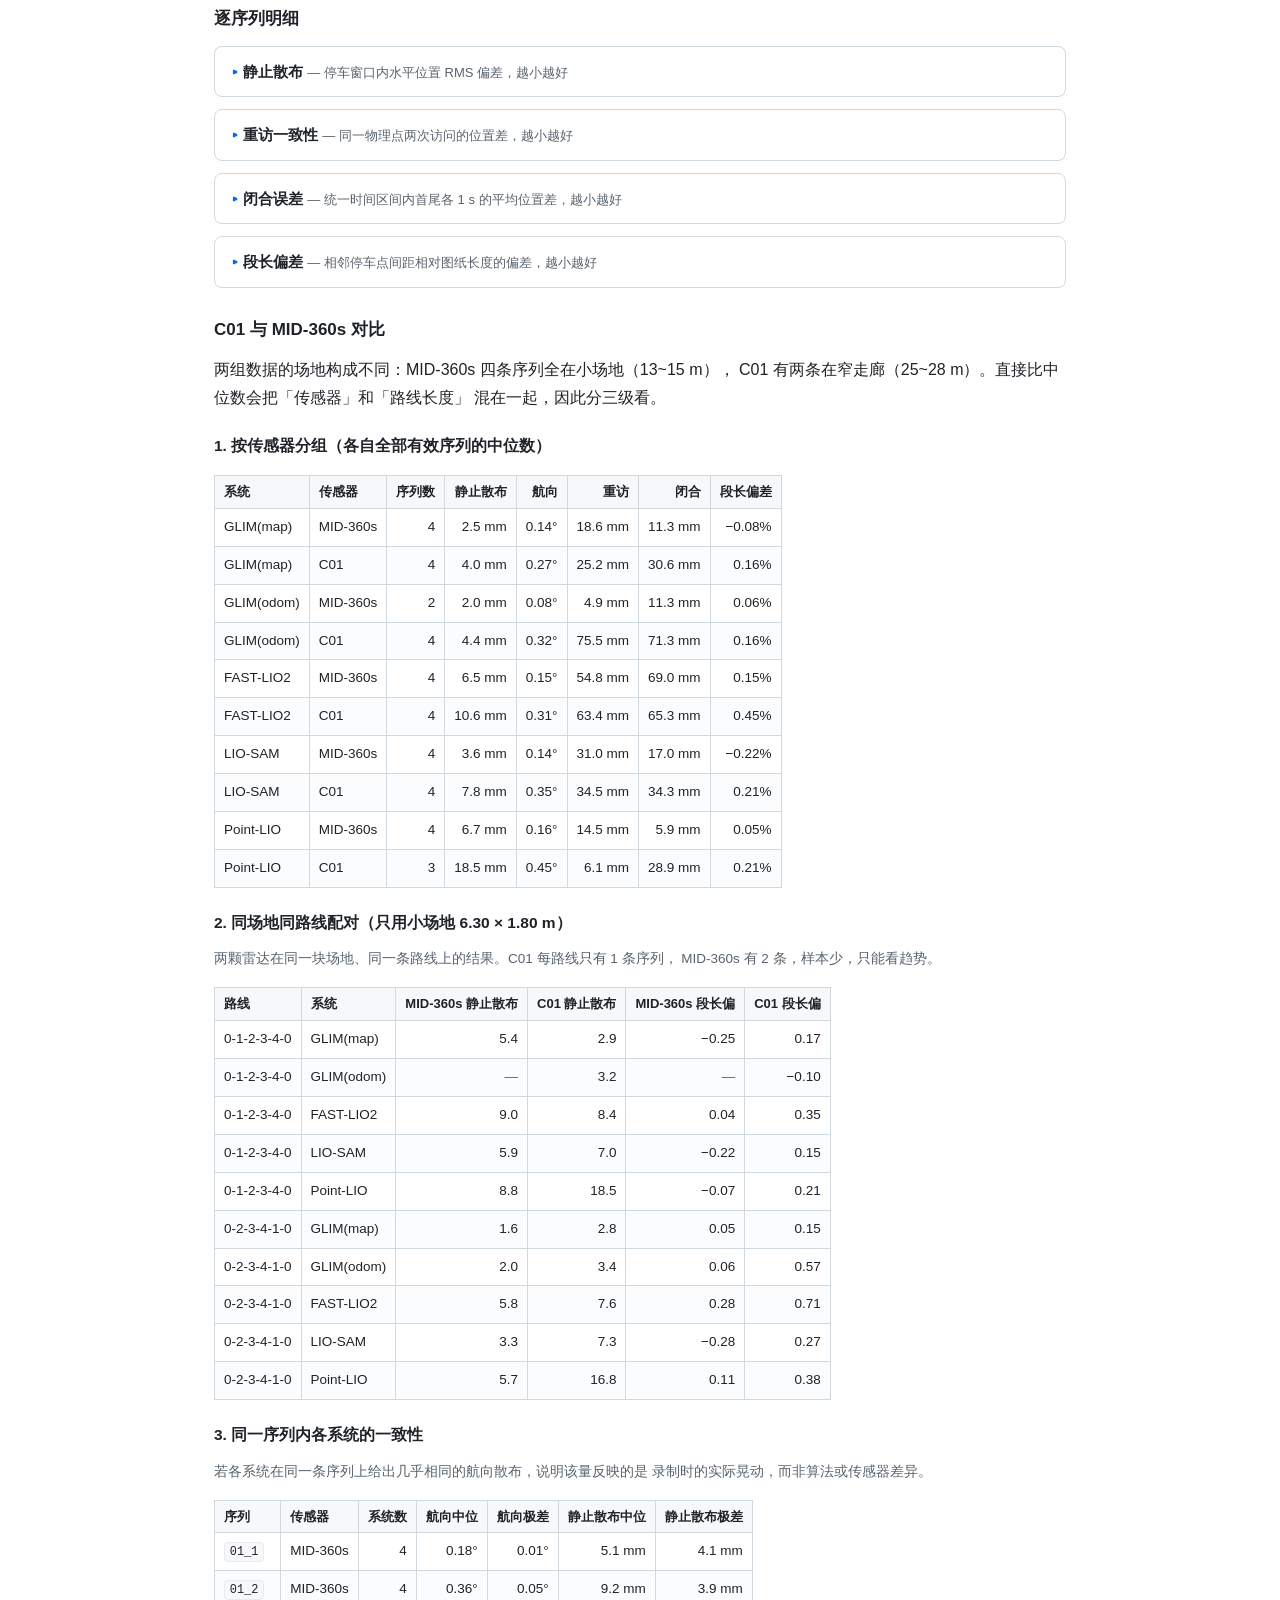
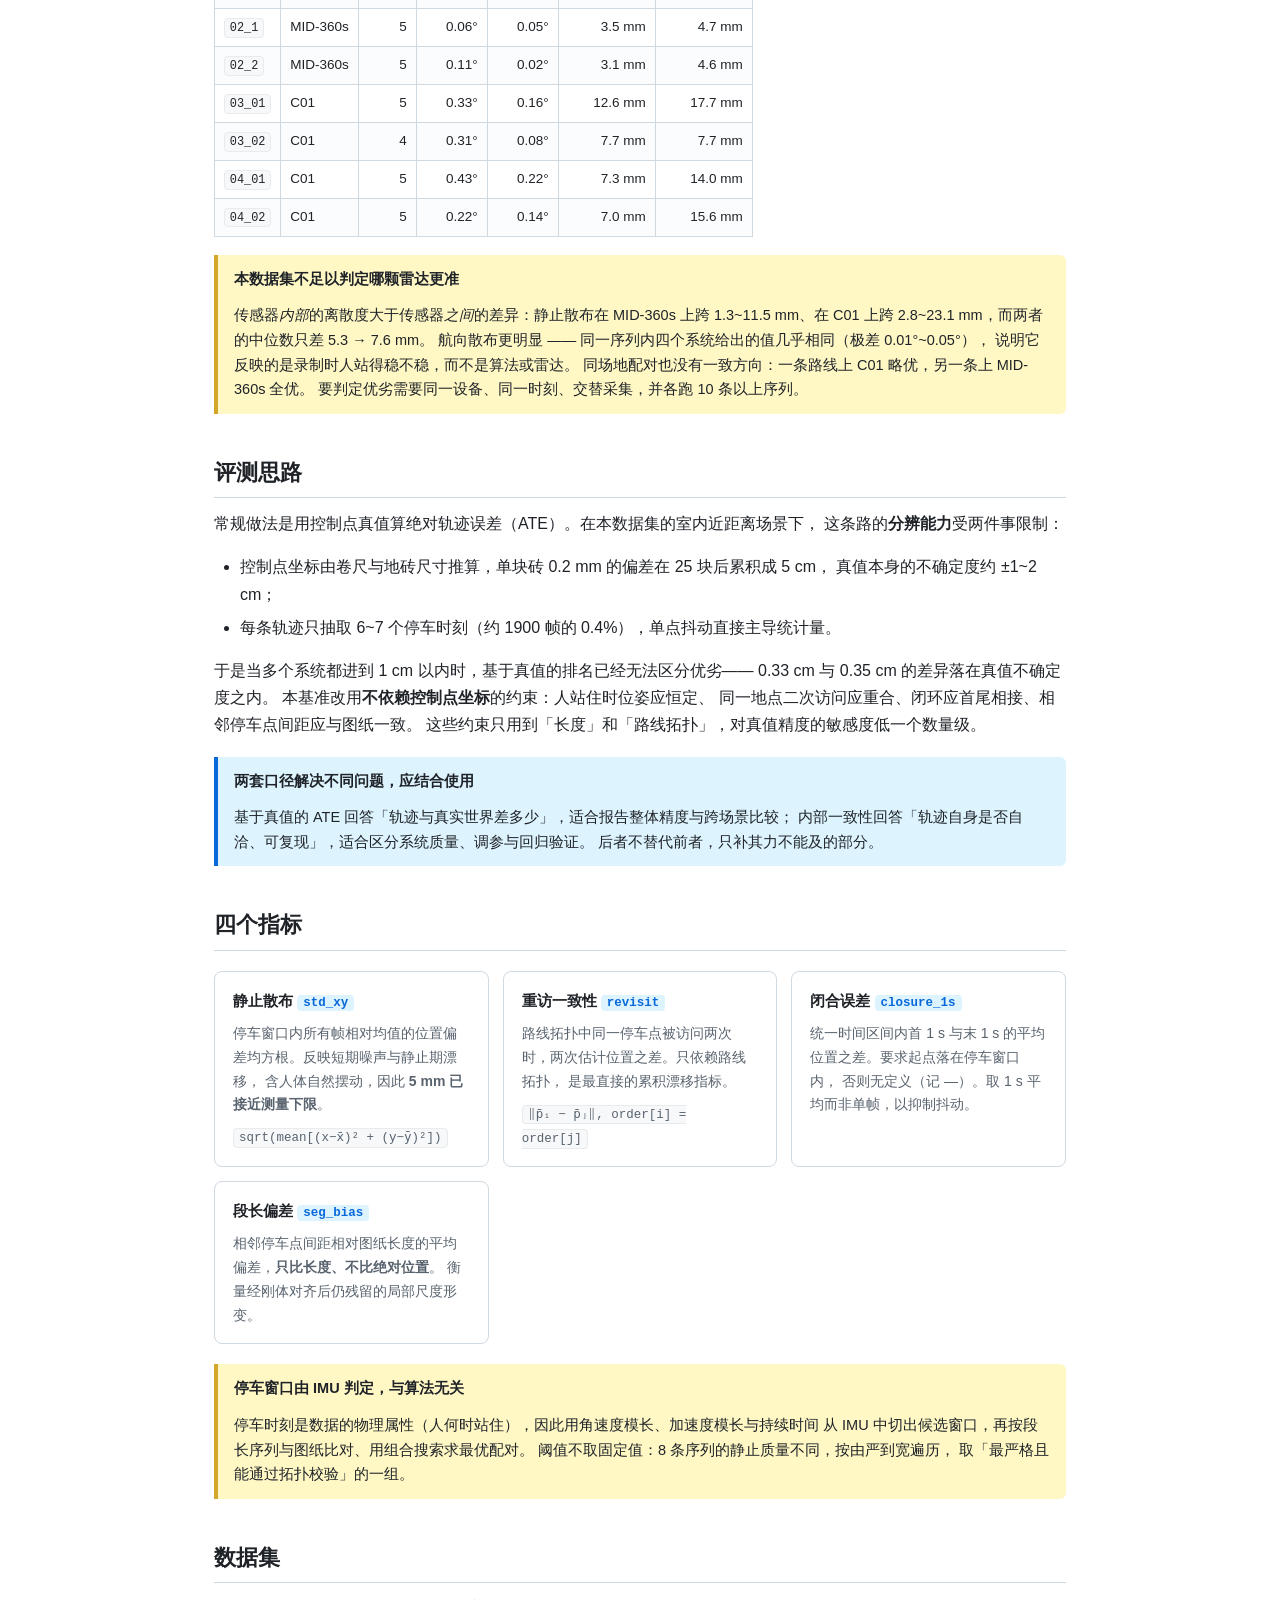
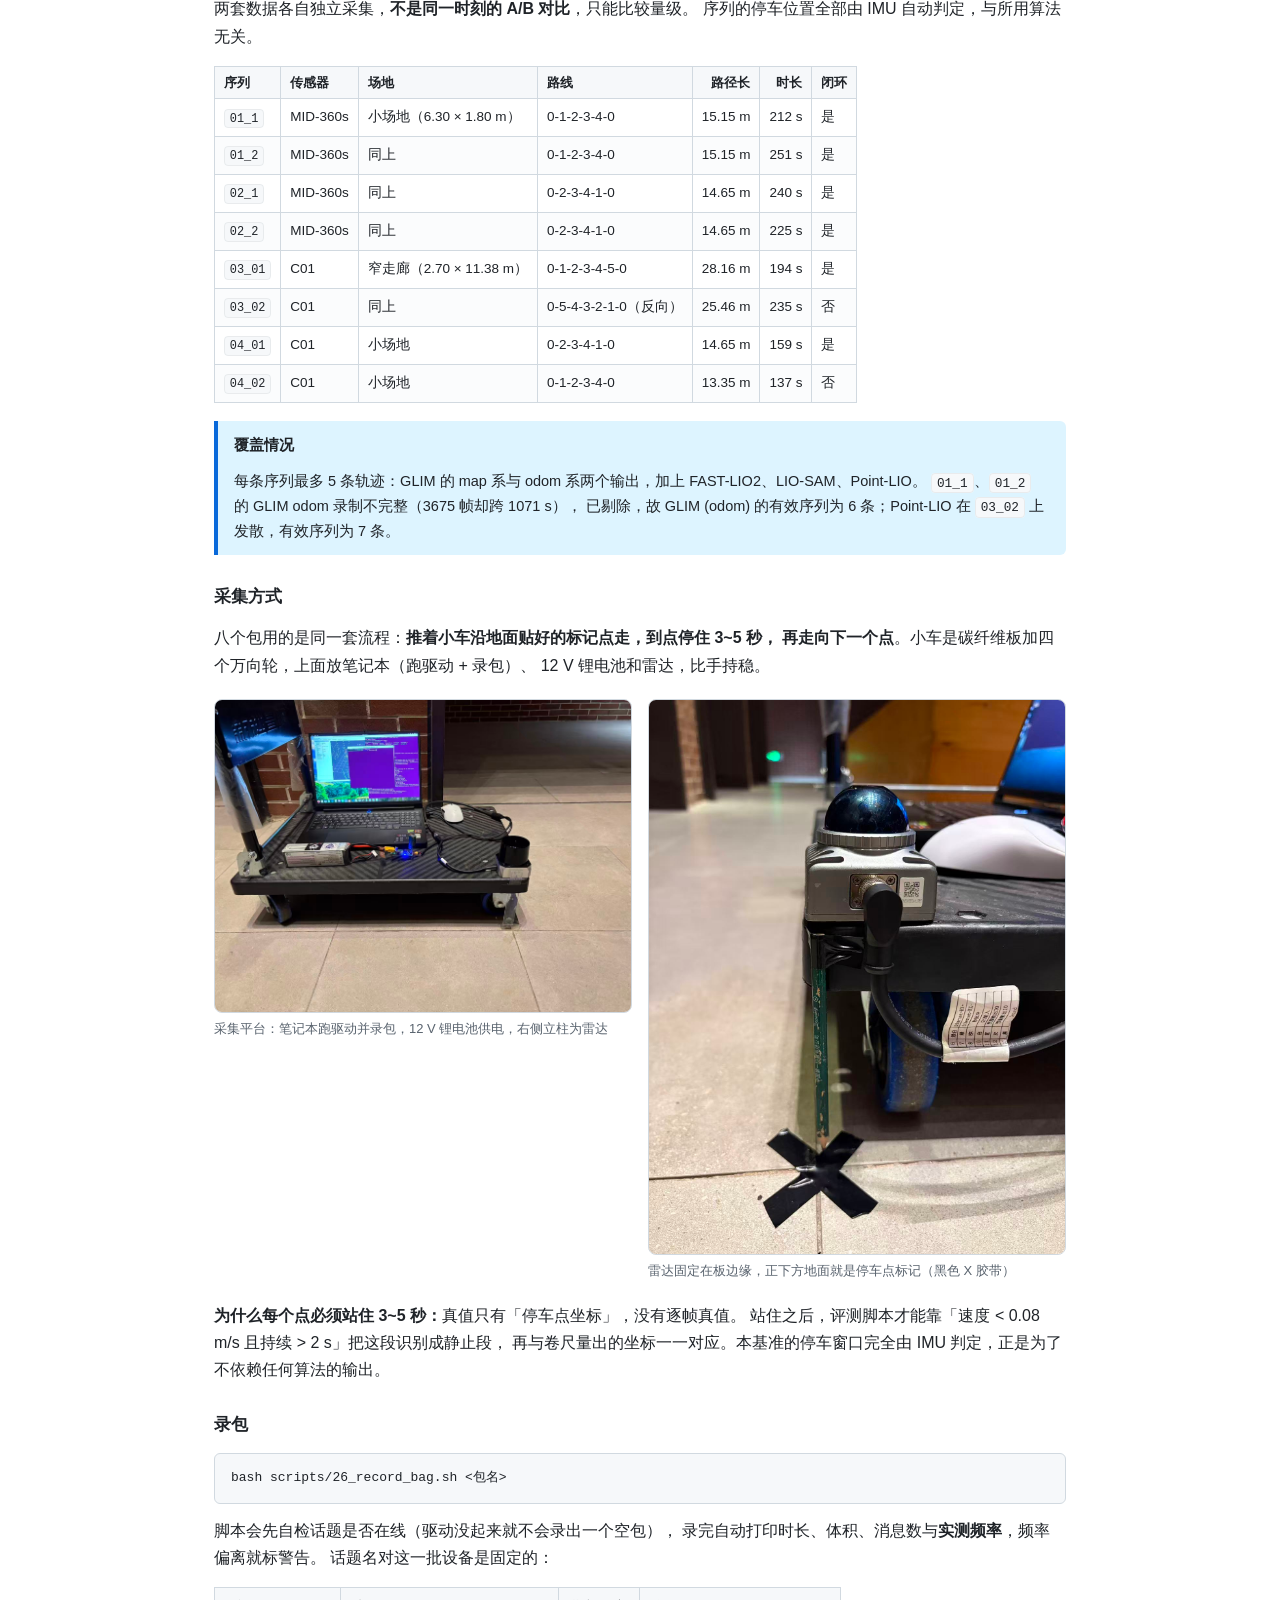
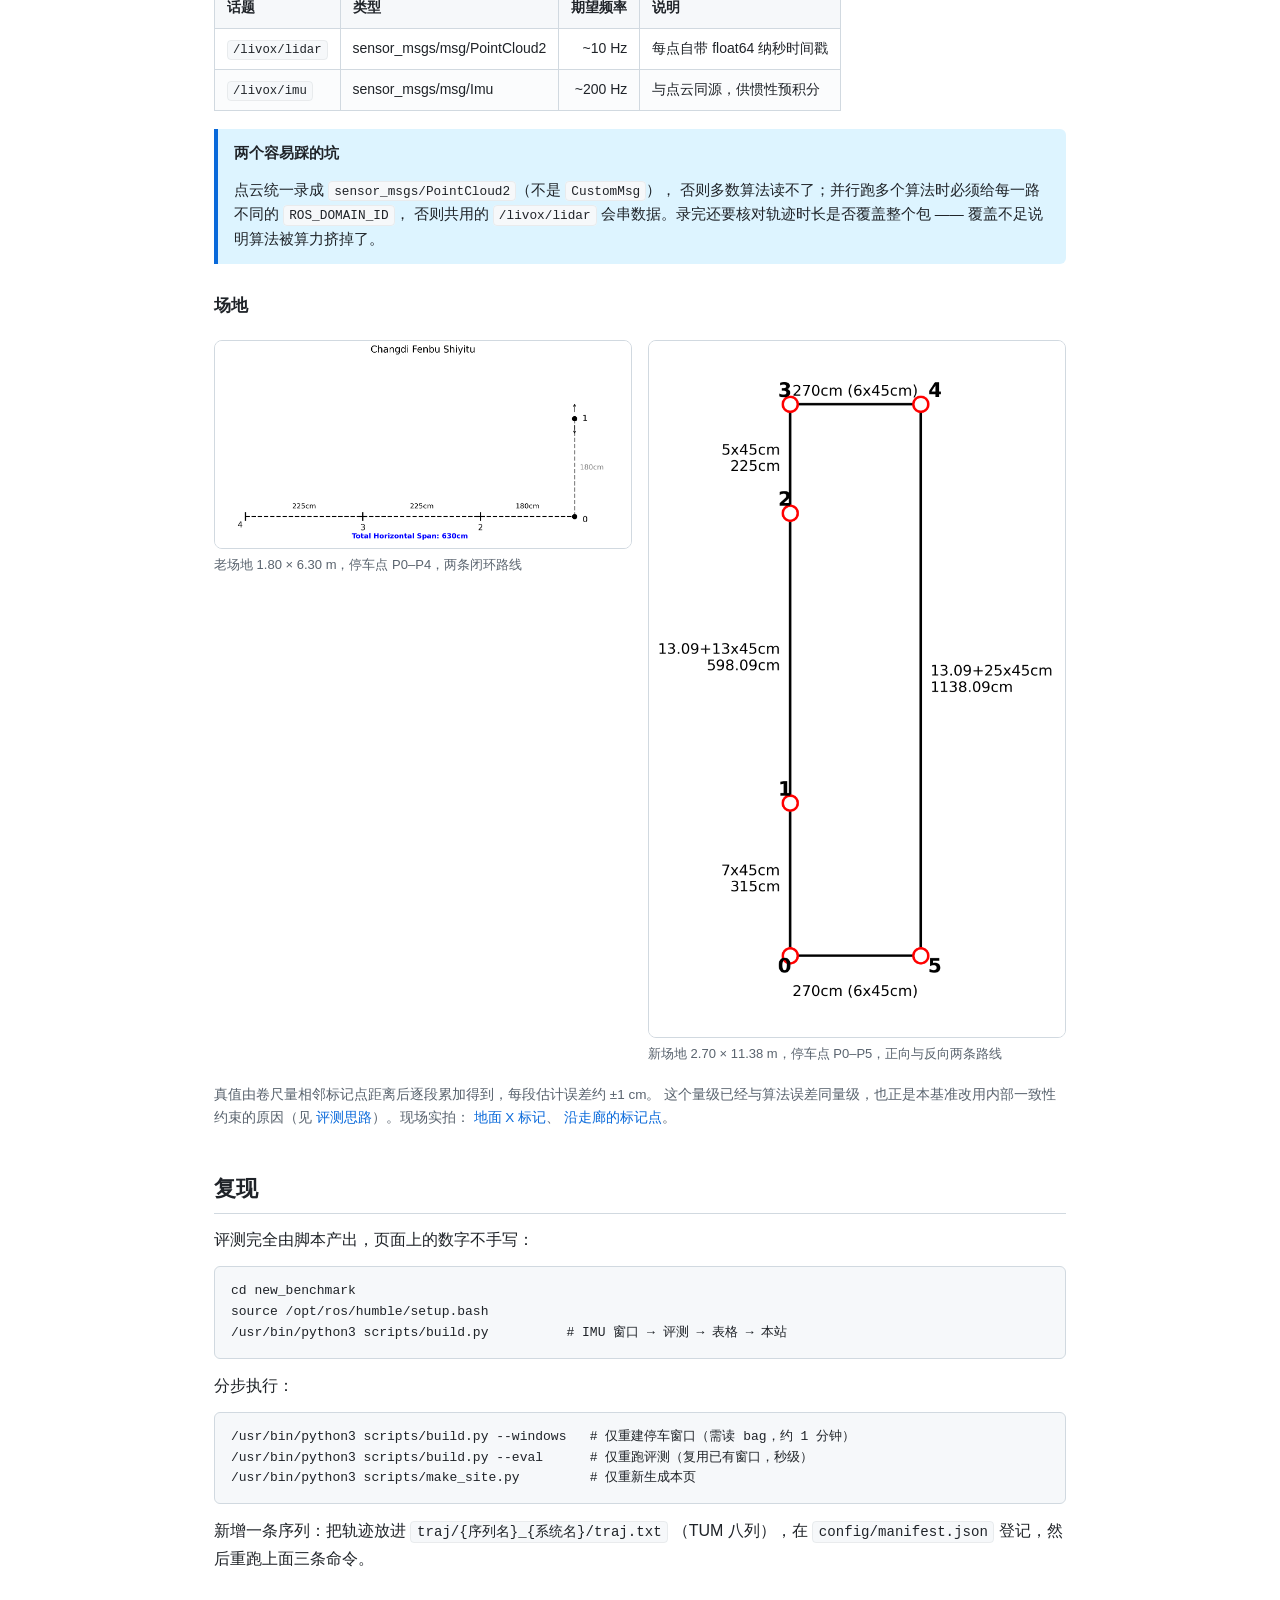
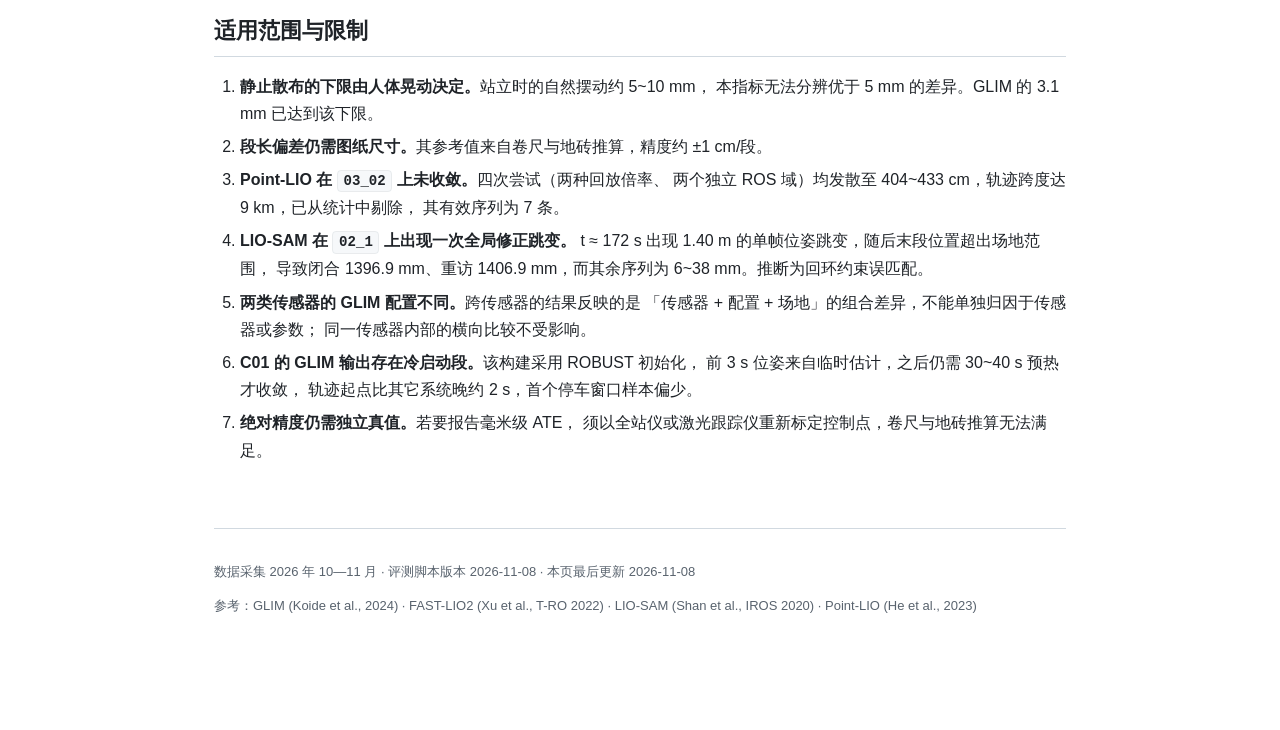
==== commit 590f2342: "新增两个雷达对比" ====
--- a/site/index.html
+++ b/site/index.html
@@ -19,6 +19,7 @@
       <a href="#dataset">数据集</a>
       <a href="#repro">复现</a>
       <a href="#limits">限制</a>
+      <a href="https://github.com/jimaoo0222/slam_benchmark_v02" target="_blank" rel="noopener">GitHub ↗</a>
     </nav>
   </div>
 </header>
@@ -491,6 +492,310 @@
 </tbody></table>
 </details>
 
+<h3>C01 与 MID-360s 对比</h3>
+
+<p>
+两组数据的场地构成不同：MID-360s 四条序列全在小场地（13~15 m），
+C01 有两条在窄走廊（25~28 m）。直接比中位数会把「传感器」和「路线长度」
+混在一起，因此分三级看。
+</p>
+
+<h4>1. 按传感器分组（各自全部有效序列的中位数）</h4><table class="board">
+<thead><tr>
+<th class="tight">系统</th>
+<th class="tight">传感器</th>
+<th class="num">序列数</th>
+<th class="num">静止散布</th>
+<th class="num">航向</th>
+<th class="num">重访</th>
+<th class="num">闭合</th>
+<th class="num">段长偏差</th>
+</tr></thead><tbody>
+<tr>
+<td class="tight">GLIM(map)</td>
+<td class="tight">MID-360s</td>
+<td class="num">4</td>
+<td class="num">2.5 mm</td>
+<td class="num">0.14°</td>
+<td class="num">18.6 mm</td>
+<td class="num">11.3 mm</td>
+<td class="num">−0.08%</td>
+</tr>
+<tr>
+<td class="tight">GLIM(map)</td>
+<td class="tight">C01</td>
+<td class="num">4</td>
+<td class="num">4.0 mm</td>
+<td class="num">0.27°</td>
+<td class="num">25.2 mm</td>
+<td class="num">30.6 mm</td>
+<td class="num">0.16%</td>
+</tr>
+<tr>
+<td class="tight">GLIM(odom)</td>
+<td class="tight">MID-360s</td>
+<td class="num">2</td>
+<td class="num">2.0 mm</td>
+<td class="num">0.08°</td>
+<td class="num">4.9 mm</td>
+<td class="num">11.3 mm</td>
+<td class="num">0.06%</td>
+</tr>
+<tr>
+<td class="tight">GLIM(odom)</td>
+<td class="tight">C01</td>
+<td class="num">4</td>
+<td class="num">4.4 mm</td>
+<td class="num">0.32°</td>
+<td class="num">75.5 mm</td>
+<td class="num">71.3 mm</td>
+<td class="num">0.16%</td>
+</tr>
+<tr>
+<td class="tight">FAST-LIO2</td>
+<td class="tight">MID-360s</td>
+<td class="num">4</td>
+<td class="num">6.5 mm</td>
+<td class="num">0.15°</td>
+<td class="num">54.8 mm</td>
+<td class="num">69.0 mm</td>
+<td class="num">0.15%</td>
+</tr>
+<tr>
+<td class="tight">FAST-LIO2</td>
+<td class="tight">C01</td>
+<td class="num">4</td>
+<td class="num">10.6 mm</td>
+<td class="num">0.31°</td>
+<td class="num">63.4 mm</td>
+<td class="num">65.3 mm</td>
+<td class="num">0.45%</td>
+</tr>
+<tr>
+<td class="tight">LIO-SAM</td>
+<td class="tight">MID-360s</td>
+<td class="num">4</td>
+<td class="num">3.6 mm</td>
+<td class="num">0.14°</td>
+<td class="num">31.0 mm</td>
+<td class="num">17.0 mm</td>
+<td class="num">−0.22%</td>
+</tr>
+<tr>
+<td class="tight">LIO-SAM</td>
+<td class="tight">C01</td>
+<td class="num">4</td>
+<td class="num">7.8 mm</td>
+<td class="num">0.35°</td>
+<td class="num">34.5 mm</td>
+<td class="num">34.3 mm</td>
+<td class="num">0.21%</td>
+</tr>
+<tr>
+<td class="tight">Point-LIO</td>
+<td class="tight">MID-360s</td>
+<td class="num">4</td>
+<td class="num">6.7 mm</td>
+<td class="num">0.16°</td>
+<td class="num">14.5 mm</td>
+<td class="num">5.9 mm</td>
+<td class="num">0.05%</td>
+</tr>
+<tr>
+<td class="tight">Point-LIO</td>
+<td class="tight">C01</td>
+<td class="num">3</td>
+<td class="num">18.5 mm</td>
+<td class="num">0.45°</td>
+<td class="num">6.1 mm</td>
+<td class="num">28.9 mm</td>
+<td class="num">0.21%</td>
+</tr>
+</tbody></table>
+<h4>2. 同场地同路线配对（只用小场地 6.30 × 1.80 m）</h4><p style="font-size:13.5px;color:var(--fg-muted)">两颗雷达在同一块场地、同一条路线上的结果。C01 每路线只有 1 条序列， MID-360s 有 2 条，样本少，只能看趋势。</p><table class="board">
+<thead><tr>
+<th class="tight">路线</th>
+<th class="tight">系统</th>
+<th class="num">MID-360s 静止散布</th>
+<th class="num">C01 静止散布</th>
+<th class="num">MID-360s 段长偏</th>
+<th class="num">C01 段长偏</th>
+</tr></thead><tbody>
+<tr>
+<td class="tight">0-1-2-3-4-0</td>
+<td class="tight">GLIM(map)</td>
+<td class="num">5.4</td>
+<td class="num">2.9</td>
+<td class="num">−0.25</td>
+<td class="num">0.17</td>
+</tr>
+<tr>
+<td class="tight">0-1-2-3-4-0</td>
+<td class="tight">GLIM(odom)</td>
+<td class="num"><span class="na">—</span></td>
+<td class="num">3.2</td>
+<td class="num"><span class="na">—</span></td>
+<td class="num">−0.10</td>
+</tr>
+<tr>
+<td class="tight">0-1-2-3-4-0</td>
+<td class="tight">FAST-LIO2</td>
+<td class="num">9.0</td>
+<td class="num">8.4</td>
+<td class="num">0.04</td>
+<td class="num">0.35</td>
+</tr>
+<tr>
+<td class="tight">0-1-2-3-4-0</td>
+<td class="tight">LIO-SAM</td>
+<td class="num">5.9</td>
+<td class="num">7.0</td>
+<td class="num">−0.22</td>
+<td class="num">0.15</td>
+</tr>
+<tr>
+<td class="tight">0-1-2-3-4-0</td>
+<td class="tight">Point-LIO</td>
+<td class="num">8.8</td>
+<td class="num">18.5</td>
+<td class="num">−0.07</td>
+<td class="num">0.21</td>
+</tr>
+<tr>
+<td class="tight">0-2-3-4-1-0</td>
+<td class="tight">GLIM(map)</td>
+<td class="num">1.6</td>
+<td class="num">2.8</td>
+<td class="num">0.05</td>
+<td class="num">0.15</td>
+</tr>
+<tr>
+<td class="tight">0-2-3-4-1-0</td>
+<td class="tight">GLIM(odom)</td>
+<td class="num">2.0</td>
+<td class="num">3.4</td>
+<td class="num">0.06</td>
+<td class="num">0.57</td>
+</tr>
+<tr>
+<td class="tight">0-2-3-4-1-0</td>
+<td class="tight">FAST-LIO2</td>
+<td class="num">5.8</td>
+<td class="num">7.6</td>
+<td class="num">0.28</td>
+<td class="num">0.71</td>
+</tr>
+<tr>
+<td class="tight">0-2-3-4-1-0</td>
+<td class="tight">LIO-SAM</td>
+<td class="num">3.3</td>
+<td class="num">7.3</td>
+<td class="num">−0.28</td>
+<td class="num">0.27</td>
+</tr>
+<tr>
+<td class="tight">0-2-3-4-1-0</td>
+<td class="tight">Point-LIO</td>
+<td class="num">5.7</td>
+<td class="num">16.8</td>
+<td class="num">0.11</td>
+<td class="num">0.38</td>
+</tr>
+</tbody></table>
+<h4>3. 同一序列内各系统的一致性</h4><p style="font-size:13.5px;color:var(--fg-muted)">若各系统在同一条序列上给出几乎相同的航向散布，说明该量反映的是 录制时的实际晃动，而非算法或传感器差异。</p><table class="board">
+<thead><tr>
+<th class="tight">序列</th>
+<th class="tight">传感器</th>
+<th class="num">系统数</th>
+<th class="num">航向中位</th>
+<th class="num">航向极差</th>
+<th class="num">静止散布中位</th>
+<th class="num">静止散布极差</th>
+</tr></thead><tbody>
+<tr>
+<td class="tight"><code>01_1</code></td>
+<td class="tight">MID-360s</td>
+<td class="num">4</td>
+<td class="num">0.18°</td>
+<td class="num">0.01°</td>
+<td class="num">5.1 mm</td>
+<td class="num">4.1 mm</td>
+</tr>
+<tr>
+<td class="tight"><code>01_2</code></td>
+<td class="tight">MID-360s</td>
+<td class="num">4</td>
+<td class="num">0.36°</td>
+<td class="num">0.05°</td>
+<td class="num">9.2 mm</td>
+<td class="num">3.9 mm</td>
+</tr>
+<tr>
+<td class="tight"><code>02_1</code></td>
+<td class="tight">MID-360s</td>
+<td class="num">5</td>
+<td class="num">0.06°</td>
+<td class="num">0.05°</td>
+<td class="num">3.5 mm</td>
+<td class="num">4.7 mm</td>
+</tr>
+<tr>
+<td class="tight"><code>02_2</code></td>
+<td class="tight">MID-360s</td>
+<td class="num">5</td>
+<td class="num">0.11°</td>
+<td class="num">0.02°</td>
+<td class="num">3.1 mm</td>
+<td class="num">4.6 mm</td>
+</tr>
+<tr>
+<td class="tight"><code>03_01</code></td>
+<td class="tight">C01</td>
+<td class="num">5</td>
+<td class="num">0.33°</td>
+<td class="num">0.16°</td>
+<td class="num">12.6 mm</td>
+<td class="num">17.7 mm</td>
+</tr>
+<tr>
+<td class="tight"><code>03_02</code></td>
+<td class="tight">C01</td>
+<td class="num">4</td>
+<td class="num">0.31°</td>
+<td class="num">0.08°</td>
+<td class="num">7.7 mm</td>
+<td class="num">7.7 mm</td>
+</tr>
+<tr>
+<td class="tight"><code>04_01</code></td>
+<td class="tight">C01</td>
+<td class="num">5</td>
+<td class="num">0.43°</td>
+<td class="num">0.22°</td>
+<td class="num">7.3 mm</td>
+<td class="num">14.0 mm</td>
+</tr>
+<tr>
+<td class="tight"><code>04_02</code></td>
+<td class="tight">C01</td>
+<td class="num">5</td>
+<td class="num">0.22°</td>
+<td class="num">0.14°</td>
+<td class="num">7.0 mm</td>
+<td class="num">15.6 mm</td>
+</tr>
+</tbody></table>
+
+<div class="warn">
+<p><strong>本数据集不足以判定哪颗雷达更准</strong></p>
+<p>传感器<em>内部</em>的离散度大于传感器<em>之间</em>的差异：静止散布在 MID-360s 上跨
+1.3~11.5 mm、在 C01 上跨 2.8~23.1 mm，而两者的中位数只差 5.3 → 7.6 mm。
+航向散布更明显 —— 同一序列内四个系统给出的值几乎相同（极差 0.01°~0.05°），
+说明它反映的是录制时人站得稳不稳，而不是算法或雷达。
+同场地配对也没有一致方向：一条路线上 C01 略优，另一条上 MID-360s 全优。
+要判定优劣需要同一设备、同一时刻、交替采集，并各跑 10 条以上序列。</p>
+</div>
+
 <h2 id="why">评测思路</h2>
 
 <p>
@@ -780,8 +1085,7 @@
 
 <footer class="bottom">
   <p>
-    数据采集 2026 年 10—11 月 · 评测脚本版本 2026-11-08 ·
-    本页由 <code>scripts/make_site.py</code> 从 <code>eval/</code> 与 <code>tables/</code> 自动生成
+    数据采集 2026 年 10—11 月 · 评测脚本版本 2026-11-08 · 本页最后更新 2026-11-08
   </p>
   <p>
     参考：GLIM (Koide et al., 2024) · FAST-LIO2 (Xu et al., T-RO 2022) ·
--- a/site/assets/site.css
+++ b/site/assets/site.css
@@ -239,7 +239,6 @@
    排行榜专用（benchmark 首页）
    ══════════════════════════════════════════════════════════ */
 
-/* 榜单：表头吸顶，数值列右对齐等宽 */
 table.board { font-size: 13.5px; }
 table.board thead th { position: sticky; top: 0; z-index: 1; }
 table.board th, table.board td { padding: 7px 9px; }
@@ -251,11 +250,12 @@
   color: var(--fg-muted);
   font-size: 12px;
 }
-table.board td.num, table.board th.num { text-align: right; font-variant-numeric: tabular-nums; white-space: nowrap; }
-table.board .best {
-  color: #1a7f37;
-  font-weight: 700;
-}
+table.board td.num, table.board th.num {
+  text-align: right;
+  font-variant-numeric: tabular-nums;
+  white-space: nowrap;
+}
+table.board .best { color: #1a7f37; font-weight: 700; }
 table.board .best::after {
   content: " ●";
   font-size: 9px;
@@ -272,12 +272,7 @@
   margin-top: 5px;
   overflow: hidden;
 }
-.bar > i {
-  display: block;
-  height: 100%;
-  border-radius: 2px;
-  background: var(--accent);
-}
+.bar > i { display: block; height: 100%; border-radius: 2px; background: var(--accent); }
 .bar.bestbar > i { background: #1a7f37; }
 
 /* 结论块 */
@@ -289,11 +284,7 @@
   padding: 14px 18px;
   margin: 14px 0;
 }
-.takeaway h4 {
-  margin: 0 0 4px;
-  font-size: 15px;
-  font-weight: 650;
-}
+.takeaway h4 { margin: 0 0 4px; font-size: 15px; font-weight: 650; }
 .takeaway p { margin: 0; font-size: 14.5px; color: var(--fg-muted); }
 .takeaway p strong { color: var(--fg); }
 
@@ -314,16 +305,9 @@
   list-style: none;
 }
 details > summary::-webkit-details-marker { display: none; }
-details > summary::before {
-  content: "▸ ";
-  color: var(--accent);
-}
+details > summary::before { content: "▸ "; color: var(--accent); }
 details[open] > summary::before { content: "▾ "; }
-details > summary small {
-  font-weight: 400;
-  color: var(--fg-muted);
-  font-size: 13px;
-}
+details > summary small { font-weight: 400; color: var(--fg-muted); font-size: 13px; }
 
 /* 指标卡 */
 .metrics {
@@ -349,17 +333,11 @@
 .metric p { margin: 8px 0 0; font-size: 14px; color: var(--fg-muted); }
 .metric code { font-size: 12.5px; }
 
-td.tight { white-space: nowrap; }
-
-/* 窄屏：隐藏系统副标，保证榜单不挤成一团 */
-@media (max-width: 620px) {
-  table.board td.alg small { display: none; }
-  table.board { font-size: 12.5px; }
-  table.board th, table.board td { padding: 6px 6px; }
-}
-
 /* 首列与数值列不折行（场地、路线等长文本仍可换行） */
 td.tight, th.tight { white-space: nowrap; }
+
+/* 小节标题（h4 用于对比表分组） */
+h4 { font-size: 15.5px; font-weight: 650; margin: 22px 0 8px; }
 
 /* ── 图组 ── */
 .figs {
@@ -382,3 +360,10 @@
   color: var(--fg-muted);
   line-height: 1.55;
 }
+
+/* 窄屏：隐藏系统副标，保证榜单不挤成一团 */
+@media (max-width: 620px) {
+  table.board td.alg small { display: none; }
+  table.board { font-size: 12.5px; }
+  table.board th, table.board td { padding: 6px 6px; }
+}
